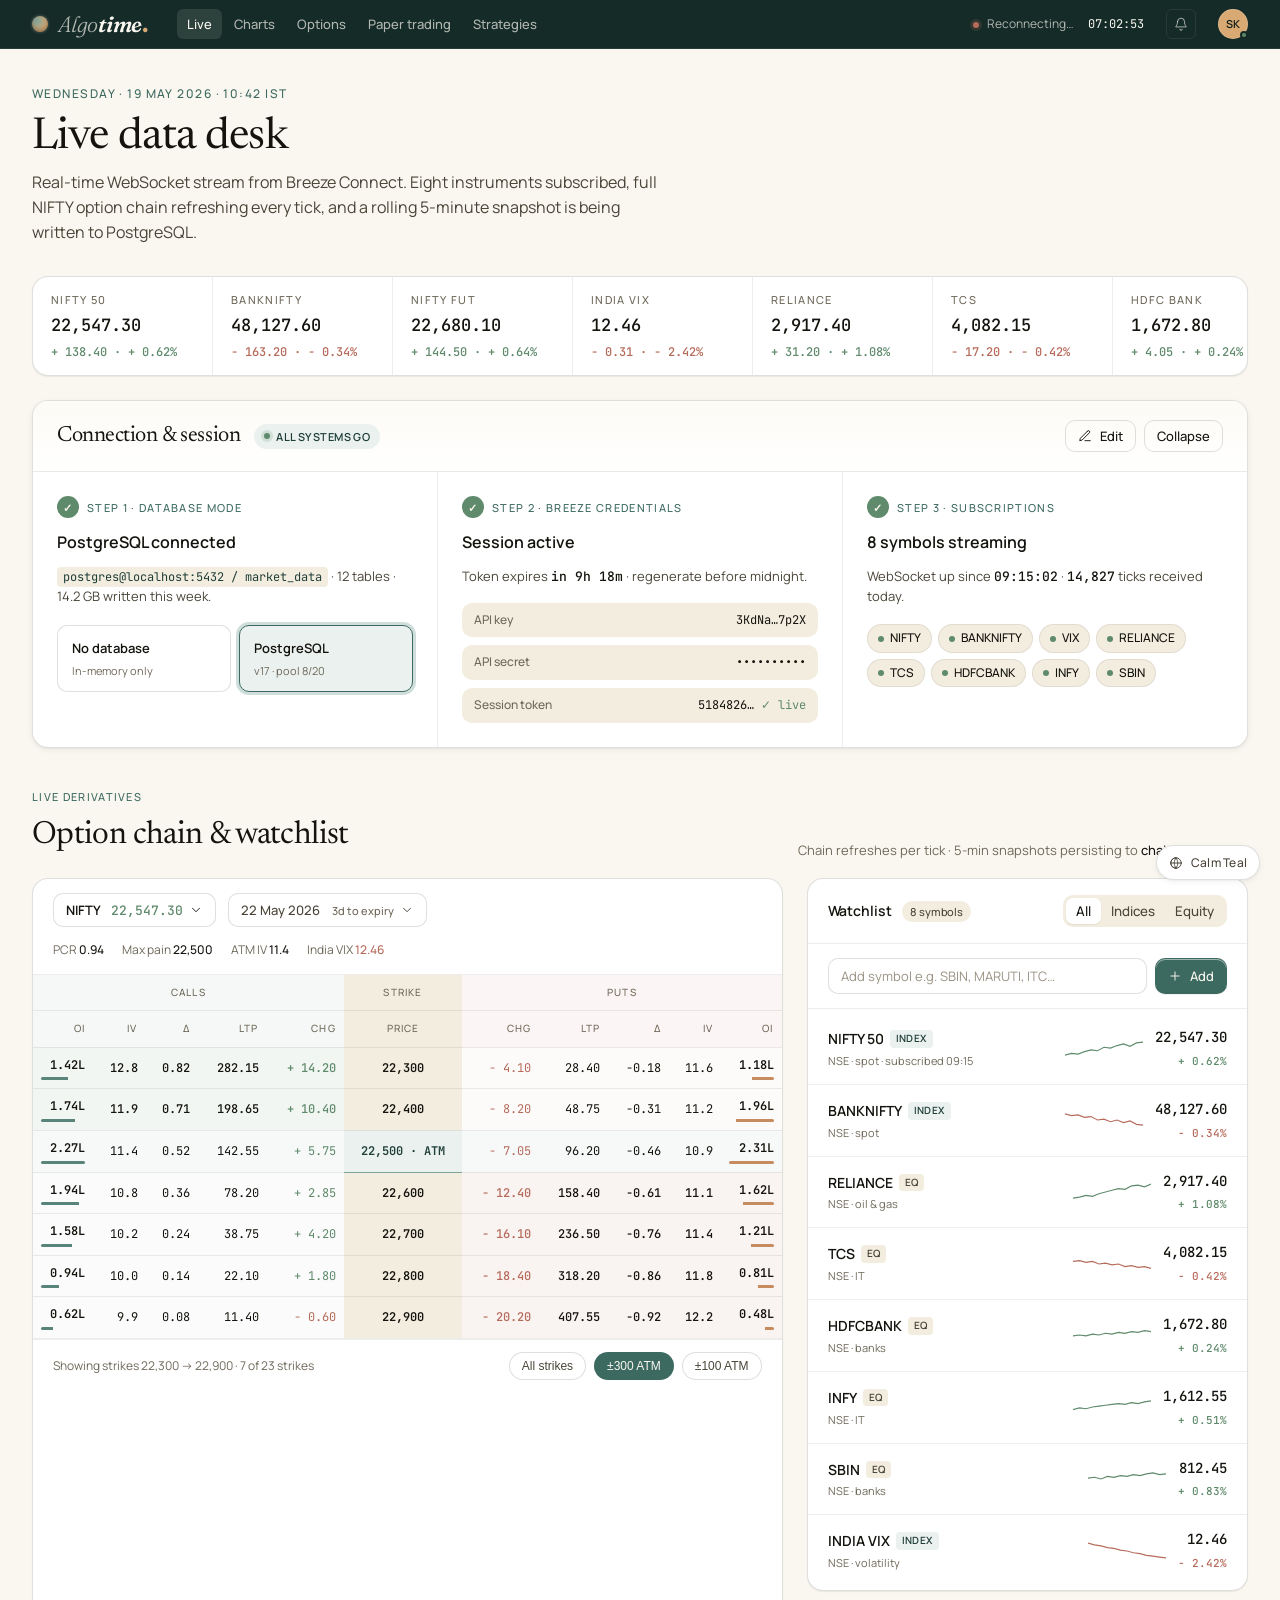
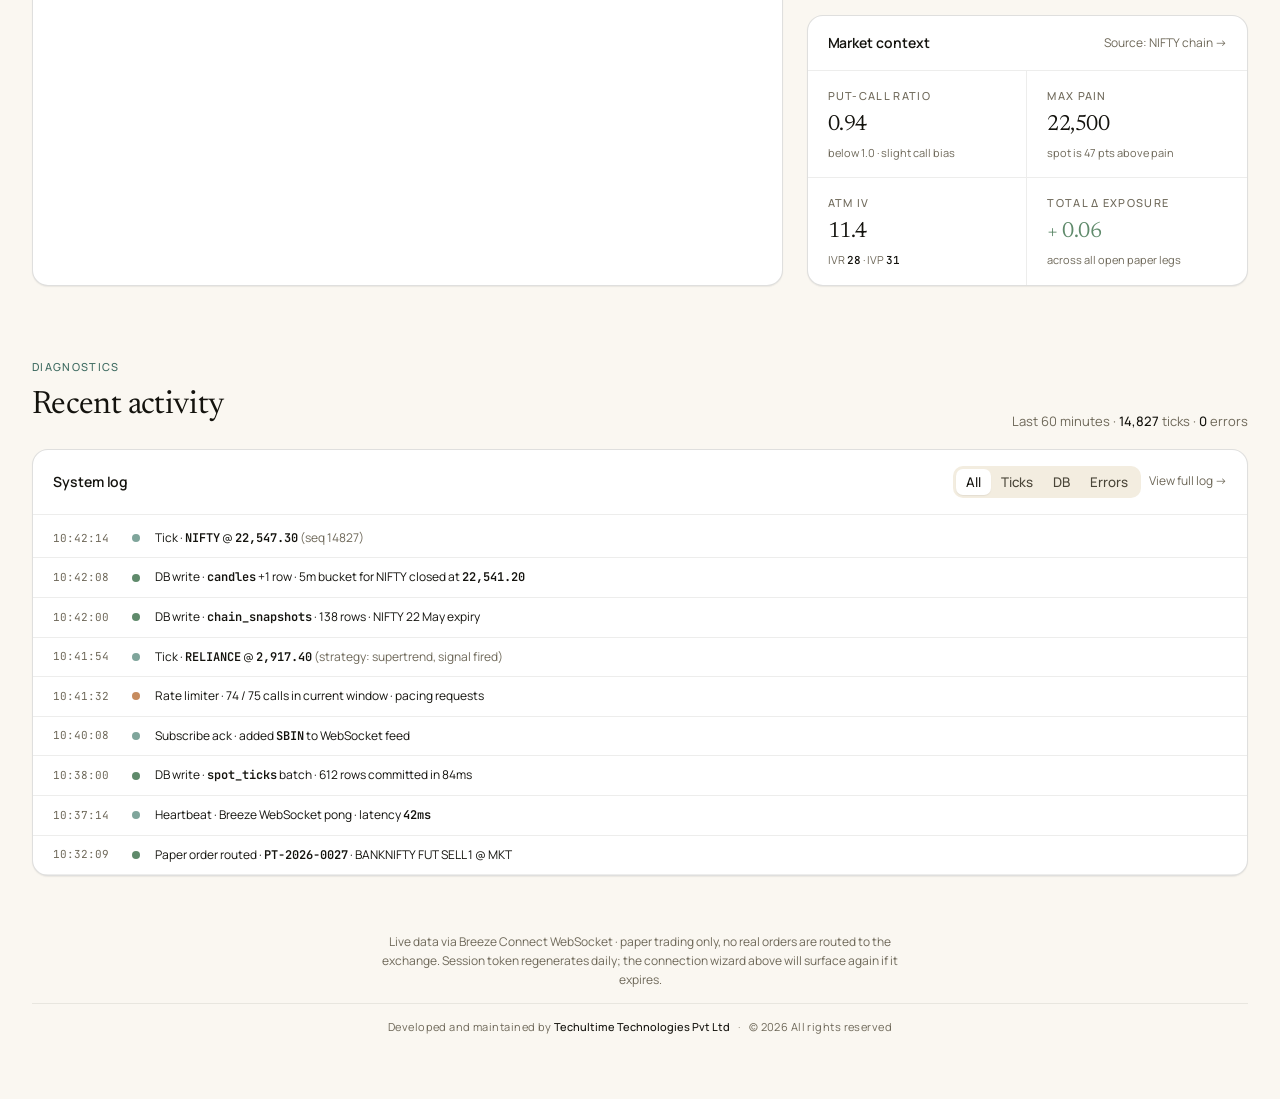
==== static/index.html @ 889d7e60 "Add real-time VWAP Reversal + ORB signal notifications New read-only `signals/` package that detects" ====
<!doctype html>
<html lang="en">
<head>
<meta charset="utf-8" />
<title>Live · Algotime</title>
<link rel="stylesheet" href="/static/colors_and_type.css" />
<link rel="stylesheet" href="/static/app-shell.css" />
<style>
  /* ============================================================
     Page-specific styles
     ============================================================ */

  /* ── LTP ticker strip ────────────────────────────────────── */
  .ticker-strip {
    margin: 24px 0 8px;
    background: var(--bg-surface);
    border: 1px solid var(--border-2);
    border-radius: var(--r-lg);
    box-shadow: var(--shadow-1);
    overflow: hidden;
  }
  .ticker-rail {
    display: grid;
    grid-auto-flow: column;
    grid-auto-columns: minmax(180px, 1fr);
  }
  .ticker-cell {
    padding: 14px 18px;
    border-right: 1px solid var(--border-1);
    display: flex; flex-direction: column; gap: 4px;
  }
  .ticker-cell:last-child { border-right: 0; }
  .ticker-cell .name {
    font-size: 11px; letter-spacing: var(--tr-wider);
    text-transform: uppercase; color: var(--fg-3);
    font-weight: 500;
  }
  .ticker-cell .ltp {
    font-family: var(--font-mono);
    font-size: 17px; font-weight: 500; color: var(--fg-1);
    transition: color var(--dur-base) var(--ease-out);
  }
  .ticker-cell .chg {
    font-family: var(--font-mono);
    font-size: 12px; font-weight: 500;
  }
  .ticker-cell .chg.pos { color: var(--tu-success); }
  .ticker-cell .chg.neg { color: var(--tu-danger); }

  /* ── Wizard / setup card ─────────────────────────────────── */
  .wizard {
    background: var(--bg-surface);
    border: 1px solid var(--border-2);
    border-radius: var(--r-lg);
    box-shadow: var(--shadow-2);
    overflow: hidden;
    margin-top: 24px;
  }
  .wizard-head {
    padding: 18px 24px;
    display: flex; align-items: center; justify-content: space-between;
    background: linear-gradient(180deg, #FDFBF6, var(--bg-surface));
    border-bottom: 1px solid var(--border-1);
  }
  .wizard-head .left {
    display: flex; align-items: center; gap: 14px;
  }
  .wizard-head h3 {
    margin: 0; font-family: var(--font-display); font-weight: 400;
    font-size: 22px; letter-spacing: -0.02em; color: var(--fg-1);
  }
  .wizard-head .pill-ok {
    display: inline-flex; align-items: center; gap: 6px;
    font-size: 11px; font-weight: 600; letter-spacing: 0.04em;
    text-transform: uppercase;
    background: var(--tu-teal-50);
    color: var(--tu-teal-700);
    padding: 4px 10px; border-radius: var(--r-pill);
  }
  .wizard-head .pill-ok::before {
    content: ""; width: 6px; height: 6px; border-radius: 999px;
    background: var(--tu-success);
    box-shadow: 0 0 0 3px rgba(95,138,107,0.18);
  }
  .wizard-body {
    display: grid;
    grid-template-columns: repeat(3, 1fr);
    gap: 1px;
    background: var(--border-1);
  }
  .step {
    background: var(--bg-surface);
    padding: 24px;
    display: flex; flex-direction: column; gap: 12px;
  }
  .step .step-num {
    display: inline-flex; align-items: center; gap: 8px;
    font-size: 11px; letter-spacing: var(--tr-wider);
    text-transform: uppercase; color: var(--tu-teal-500); font-weight: 500;
  }
  .step .step-num .n {
    width: 22px; height: 22px;
    background: var(--tu-teal-500); color: var(--fg-on-brand);
    border-radius: 999px;
    display: inline-flex; align-items: center; justify-content: center;
    font-size: 11px; font-weight: 600;
    font-family: var(--font-sans);
  }
  .step .step-num .n.done {
    background: var(--tu-success);
  }
  .step h4 {
    margin: 0; font-size: 16px; font-weight: 600; color: var(--fg-1);
  }
  .step p { margin: 0; font-size: 13px; color: var(--fg-2); line-height: 1.5; }
  .mode-choice {
    display: grid; grid-template-columns: 1fr 1fr; gap: 8px;
    margin-top: 6px;
  }
  .mode-card {
    border: 1px solid var(--border-2);
    border-radius: var(--r-md);
    padding: 12px 14px;
    cursor: pointer;
    background: var(--bg-surface);
    display: flex; flex-direction: column; gap: 4px;
    transition: all var(--dur-base) var(--ease-out);
  }
  .mode-card.on {
    border-color: var(--tu-teal-500);
    background: var(--tu-teal-50);
    box-shadow: 0 0 0 3px var(--tu-teal-100);
  }
  .mode-card .t { font-weight: 600; font-size: 13px; color: var(--fg-1); }
  .mode-card .s { font-size: 11px; color: var(--fg-3); }
  .creds-mini {
    display: grid; gap: 8px; margin-top: 4px;
  }
  .cred-row {
    display: flex; align-items: center; justify-content: space-between;
    padding: 8px 12px; background: var(--bg-sunken);
    border-radius: var(--r-md); font-size: 12px;
  }
  .cred-row .k { color: var(--fg-3); font-weight: 500; }
  .cred-row .v { font-family: var(--font-mono); color: var(--fg-1); }
  .sub-chips {
    display: flex; flex-wrap: wrap; gap: 6px; margin-top: 6px;
  }
  .sub-chip {
    background: var(--bg-sunken);
    border: 1px solid var(--border-1);
    color: var(--fg-1);
    font-size: 12px; font-weight: 500;
    padding: 4px 10px; border-radius: var(--r-pill);
    display: inline-flex; align-items: center; gap: 6px;
  }
  .sub-chip .dot { width: 6px; height: 6px; border-radius: 999px; background: var(--tu-success); }

  /* ── Two-col grid ────────────────────────────────────────── */
  .row {
    display: grid;
    grid-template-columns: 1.7fr 1fr;
    gap: var(--col-gap);
    margin-bottom: var(--row-gap);
  }

  /* ── Option chain table ──────────────────────────────────── */
  .chain-head {
    display: flex; align-items: center; justify-content: space-between;
    padding: 14px 20px; gap: 14px; flex-wrap: wrap;
    border-bottom: 1px solid var(--border-1);
  }
  .chain-head .lhs {
    display: flex; align-items: center; gap: 12px;
  }
  .chain-head .symsel,
  .chain-head .expsel {
    font-family: var(--font-sans);
    font-size: 13px; font-weight: 600;
    padding: 7px 12px;
    background: var(--bg-surface);
    border: 1px solid var(--border-2);
    border-radius: var(--r-md);
    color: var(--fg-1);
    cursor: pointer;
    display: inline-flex; align-items: center; gap: 6px;
  }
  .chain-head .symsel .spot {
    font-family: var(--font-mono); font-weight: 500;
    color: var(--tu-success); margin-left: 4px;
  }
  .chain-head .expsel { color: var(--fg-2); font-weight: 500; }
  .chain-meta {
    font-size: 12px; color: var(--fg-3);
    display: flex; gap: 18px;
  }
  .chain-meta b { color: var(--fg-1); font-weight: 500; }
  .chain-meta .v-up { color: var(--tu-success); }
  .chain-meta .v-dn { color: var(--tu-danger); }

  .chain-table { width: 100%; border-collapse: collapse; font-size: 13px; }
  .chain-table thead th {
    text-align: right;
    font-size: 10px; letter-spacing: var(--tr-wider);
    text-transform: uppercase; color: var(--fg-3);
    font-weight: 500;
    padding: 10px 8px;
    background: #FDFBF6;
    border-bottom: 1px solid var(--border-1);
    white-space: nowrap;
  }
  .chain-table thead .grp-call { background: rgba(95,138,107,0.06); }
  .chain-table thead .grp-put  { background: rgba(182,106,90,0.06); }
  .chain-table thead .strike { text-align: center; background: var(--bg-sunken); }
  .chain-table tbody td {
    padding: 8px 8px;
    border-bottom: 1px solid var(--border-1);
    text-align: right;
    font-family: var(--font-mono);
    font-size: 12px;
    color: var(--fg-1);
  }
  .chain-table tbody td.cell-call { background: rgba(95,138,107,0.03); }
  .chain-table tbody td.cell-put  { background: rgba(182,106,90,0.03); }
  .chain-table tbody td.strike {
    text-align: center;
    background: var(--bg-sunken);
    font-weight: 600;
    color: var(--fg-1);
  }
  .chain-table tbody tr.atm td.strike {
    background: var(--tu-teal-50);
    color: var(--tu-teal-700);
    border-top: 1px solid var(--tu-teal-300);
    border-bottom: 1px solid var(--tu-teal-300);
  }
  .chain-table tbody tr.atm td {
    background: rgba(63,106,96,0.04);
  }
  .chain-table tbody td.itm { font-weight: 500; }
  .chain-table tbody td.itm.cell-call { background: rgba(95,138,107,0.08); }
  .chain-table tbody td.itm.cell-put  { background: rgba(182,106,90,0.08); }
  .chain-table td .pos { color: var(--tu-success); }
  .chain-table td .neg { color: var(--tu-danger); }
  .chain-table td.oi { color: var(--fg-1); }
  .chain-table td.oi b { font-weight: 600; }

  /* OI bars (visual heatmap of OI) */
  .oi-bar {
    display: block; height: 3px; margin-top: 3px;
    border-radius: 2px;
    background: linear-gradient(90deg, var(--tu-teal-400) var(--w, 0%), transparent var(--w, 0%));
    transform: var(--dir, none);
  }
  .oi-bar.right {
    background: linear-gradient(270deg, var(--tu-amber-400) var(--w, 0%), transparent var(--w, 0%));
  }

  /* ── Watchlist (right panel) ─────────────────────────────── */
  .watch-list { padding: 4px 0; }
  .watch-tile {
    display: grid;
    grid-template-columns: 1fr auto;
    align-items: center;
    padding: 14px 20px;
    gap: 12px;
    border-bottom: 1px solid var(--border-1);
    cursor: pointer;
    transition: background var(--dur-base) var(--ease-out);
  }
  .watch-tile:hover { background: #FDFBF6; }
  .watch-tile:last-child { border-bottom: 0; }
  .watch-tile .sym {
    display: flex; flex-direction: column; gap: 2px;
  }
  .watch-tile .sym .ticker {
    font-weight: 600; color: var(--fg-1); font-size: 14px;
    display: flex; align-items: center; gap: 6px;
  }
  .watch-tile .sym .meta {
    font-size: 11px; color: var(--fg-3);
  }
  .watch-tile .right-col {
    display: flex; flex-direction: column; gap: 4px;
    align-items: flex-end;
  }
  .watch-tile .ltp {
    font-family: var(--font-mono);
    font-size: 14px; font-weight: 500; color: var(--fg-1);
  }
  .watch-tile .chg {
    font-family: var(--font-mono);
    font-size: 11px; font-weight: 500;
  }
  .watch-tile .chg.pos { color: var(--tu-success); }
  .watch-tile .chg.neg { color: var(--tu-danger); }
  .watch-tile .spark { width: 78px; height: 26px; }
  .watch-mid {
    display: flex; align-items: center; gap: 12px;
  }
  .tag-index {
    background: var(--tu-teal-50);
    color: var(--tu-teal-700);
    font-size: 10px; font-weight: 600;
    padding: 1px 6px; border-radius: var(--r-xs);
    letter-spacing: 0.04em;
  }
  .tag-eq {
    background: var(--bg-sunken);
    color: var(--fg-2);
    font-size: 10px; font-weight: 600;
    padding: 1px 6px; border-radius: var(--r-xs);
    letter-spacing: 0.04em;
  }
  .add-row {
    display: flex; gap: 8px; padding: 14px 20px;
    border-bottom: 1px solid var(--border-1);
  }
  .add-row input {
    flex: 1;
    padding: 8px 12px;
    background: var(--bg-surface);
    border: 1px solid var(--border-2);
    border-radius: var(--r-md);
    font-family: var(--font-sans);
    font-size: 13px;
    color: var(--fg-1);
    outline: none;
  }
  .add-row input::placeholder { color: var(--fg-4); }
  .add-row input:focus { border-color: var(--tu-teal-400); box-shadow: 0 0 0 3px var(--tu-teal-100); }

  /* ── PCR + IV summary panel ───────────────────────────── */
  .stats-grid {
    display: grid; grid-template-columns: repeat(2, 1fr);
    gap: 0;
    padding: 0;
  }
  .stat {
    padding: 16px 20px;
    border-right: 1px solid var(--border-1);
    border-bottom: 1px solid var(--border-1);
  }
  .stat:nth-child(2n) { border-right: 0; }
  .stat:nth-last-child(-n+2) { border-bottom: 0; }
  .stat .l {
    font-size: 11px; letter-spacing: var(--tr-wider);
    text-transform: uppercase; color: var(--fg-3); font-weight: 500;
  }
  .stat .v {
    font-family: var(--font-display);
    font-size: 22px; font-weight: 400; color: var(--fg-1);
    letter-spacing: -0.02em; margin-top: 4px;
  }
  .stat .s { font-size: 11px; color: var(--fg-3); margin-top: 2px; }

  /* ── Activity log ─────────────────────────────────────── */
  .log-list { padding: 4px 0; max-height: 360px; overflow: auto; }
  .log-row {
    display: grid;
    grid-template-columns: 64px 14px 1fr;
    gap: 12px;
    padding: 10px 20px;
    border-bottom: 1px solid var(--border-1);
    align-items: center;
    font-size: 12px;
  }
  .log-row:last-child { border-bottom: 0; }
  .log-row .t {
    font-family: var(--font-mono);
    font-size: 11px; color: var(--fg-3);
  }
  .log-row .marker {
    width: 8px; height: 8px; border-radius: 999px;
    background: var(--tu-teal-300);
    justify-self: center;
  }
  .log-row .marker.ok   { background: var(--tu-success); }
  .log-row .marker.warn { background: var(--tu-warning); }
  .log-row .marker.err  { background: var(--tu-danger); }
  .log-row .msg { color: var(--fg-1); }
  .log-row .msg b { font-family: var(--font-mono); font-weight: 600; }
  .log-row .msg .muted { color: var(--fg-3); }

  /* responsive */
  @media (max-width: 1100px) {
    .row { grid-template-columns: 1fr; }
    .wizard-body { grid-template-columns: 1fr; }
    .ticker-rail { grid-auto-columns: minmax(140px, 1fr); }
  }
  /* ── LTP value flash on tick ─────────────────────────────── */
  @keyframes ltp-flash {
    0%   { color: var(--tu-success); }
    100% { color: inherit; }
  }
  @keyframes ltp-flash-dn {
    0%   { color: var(--tu-danger); }
    100% { color: inherit; }
  }
  .ltp-up { animation: ltp-flash    0.6s ease-out forwards; }
  .ltp-dn { animation: ltp-flash-dn 0.6s ease-out forwards; }

  /* ── DB-only mode banner ──────────────────────────────────── */
  .db-only-banner { display: none; background: #FFF8E1; border-bottom: 1px solid #FFD54F; padding: 8px 0; }
  .db-only-banner .inner { display: flex; align-items: center; gap: 10px; font-size: 13px; }
  .db-only-banner .msg { color: #E65100; font-weight: 500; }
  .db-only-banner a { margin-left: auto; font-size: 12px; color: #F57F17; text-decoration: underline; }
</style>
</head>
<body class="tu">

<!-- App bar -->
<header class="appbar">
  <div class="wrap-wide appbar-inner">
    <div class="brand">
      <span class="brand-orb" aria-hidden="true"></span>
      <span class="brand-wordmark"><span class="light">Algo</span><span class="bold">time</span></span>
    </div>
    <nav class="nav" aria-label="Primary">
      <a href="/" class="active">Live</a>
      <a href="/charts">Charts</a>
      <a href="/options">Options</a>
      <a href="/paper">Paper trading</a>
      <a href="/strategies">Strategies</a>
    </nav>
    <div class="spacer"></div>
    <div class="session">
      <span id="conn-label"><span class="live-dot off" id="live-dot" style="display:inline-block;margin-right:8px;"></span><span id="conn-text">Connecting…</span></span>
      <span class="session-time" id="clock">--:--:--</span>
    </div>
    <button class="btn-square" aria-label="Notifications" title="Alerts">
      <svg class="ic" viewBox="0 0 24 24"><path d="M6 8a6 6 0 1 1 12 0c0 7 3 7 3 9H3c0-2 3-2 3-9zM10 21a2 2 0 0 0 4 0"/></svg>
    </button>
    <a class="profile-btn" href="/profile" aria-label="My profile" title="My profile">SK</a>
  </div>
</header>

<div class="db-only-banner" id="db-only-banner">
  <div class="wrap-wide inner">
    <svg width="16" height="16" viewBox="0 0 16 16" fill="none"><path d="M8 1.5L14.5 13.5H1.5Z" stroke="#F57F17" stroke-width="1.5" stroke-linejoin="round"/><line x1="8" y1="6" x2="8" y2="9.5" stroke="#F57F17" stroke-width="1.5" stroke-linecap="round"/><circle cx="8" cy="11.5" r="0.75" fill="#F57F17"/></svg>
    <span class="msg">Broker not connected — showing stored data from database</span>
    <a href="/profile">Configure broker →</a>
  </div>
</div>

<div class="wrap-wide">

  <!-- Page intro -->
  <section class="page-intro">
    <div class="eyebrow">Wednesday · 19 May 2026 · 10:42 IST</div>
    <h1>Live data desk</h1>
    <p>Real-time WebSocket stream from Breeze Connect. Eight instruments subscribed, full NIFTY option chain refreshing every tick, and a rolling 5-minute snapshot is being written to PostgreSQL.</p>
  </section>

  <!-- LTP ticker strip -->
  <section class="ticker-strip" aria-label="Last traded prices">
    <div class="ticker-rail">
      <div class="ticker-cell" data-tick="22547.30" data-vol="6">
        <span class="name">Nifty 50</span>
        <span class="ltp">22,547.30</span>
        <span class="chg pos">+ 138.40 · + 0.62%</span>
      </div>
      <div class="ticker-cell" data-tick="48127.60" data-vol="14">
        <span class="name">BankNifty</span>
        <span class="ltp">48,127.60</span>
        <span class="chg neg">− 163.20 · − 0.34%</span>
      </div>
      <div class="ticker-cell" data-tick="22680.10" data-vol="6">
        <span class="name">Nifty Fut</span>
        <span class="ltp">22,680.10</span>
        <span class="chg pos">+ 144.50 · + 0.64%</span>
      </div>
      <div class="ticker-cell" data-tick="12.46" data-vol="0.05">
        <span class="name">India VIX</span>
        <span class="ltp">12.46</span>
        <span class="chg neg">− 0.31 · − 2.42%</span>
      </div>
      <div class="ticker-cell" data-tick="2917.40" data-vol="1.4">
        <span class="name">Reliance</span>
        <span class="ltp">2,917.40</span>
        <span class="chg pos">+ 31.20 · + 1.08%</span>
      </div>
      <div class="ticker-cell" data-tick="4082.15" data-vol="1.7">
        <span class="name">TCS</span>
        <span class="ltp">4,082.15</span>
        <span class="chg neg">− 17.20 · − 0.42%</span>
      </div>
      <div class="ticker-cell" data-tick="1672.80" data-vol="0.8">
        <span class="name">HDFC Bank</span>
        <span class="ltp">1,672.80</span>
        <span class="chg pos">+ 4.05 · + 0.24%</span>
      </div>
      <div class="ticker-cell" data-tick="1612.55" data-vol="0.7">
        <span class="name">Infosys</span>
        <span class="ltp">1,612.55</span>
        <span class="chg pos">+ 8.20 · + 0.51%</span>
      </div>
    </div>
  </section>

  <!-- Wizard / setup card -->
  <section class="wizard" aria-label="Connection wizard">
    <div class="wizard-head">
      <div class="left">
        <h3>Connection &amp; session</h3>
        <span class="pill-ok">All systems go</span>
      </div>
      <div class="card-actions">
        <button class="btn btn-ghost btn-sm">
          <svg class="ic" viewBox="0 0 24 24"><path d="M12 20h9M16.5 3.5a2.121 2.121 0 1 1 3 3L7 19l-4 1 1-4L16.5 3.5z"/></svg>
          Edit
        </button>
        <button class="btn btn-ghost btn-sm">Collapse</button>
      </div>
    </div>
    <div class="wizard-body">

      <!-- Step 1 — Database -->
      <div class="step">
        <span class="step-num"><span class="n done">✓</span>Step 1 · Database mode</span>
        <h4>PostgreSQL connected</h4>
        <p><code class="tu">postgres@localhost:5432 / market_data</code> · 12 tables · 14.2 GB written this week.</p>
        <div class="mode-choice">
          <div class="mode-card"><span class="t">No database</span><span class="s">In-memory only</span></div>
          <div class="mode-card on"><span class="t">PostgreSQL</span><span class="s">v17 · pool 8/20</span></div>
        </div>
      </div>

      <!-- Step 2 — Breeze -->
      <div class="step">
        <span class="step-num"><span class="n done">✓</span>Step 2 · Breeze credentials</span>
        <h4>Session active</h4>
        <p>Token expires <b style="font-family:var(--font-mono);color:var(--fg-1);font-weight:500;">in 9h 18m</b> · regenerate before midnight.</p>
        <div class="creds-mini">
          <div class="cred-row"><span class="k">API key</span><span class="v">3KdNa…7p2X</span></div>
          <div class="cred-row"><span class="k">API secret</span><span class="v">••••••••••</span></div>
          <div class="cred-row"><span class="k">Session token</span><span class="v">5184826… <span style="color:var(--tu-success);">✓ live</span></span></div>
        </div>
      </div>

      <!-- Step 3 — Subscriptions -->
      <div class="step">
        <span class="step-num"><span class="n done">✓</span>Step 3 · Subscriptions</span>
        <h4>8 symbols streaming</h4>
        <p>WebSocket up since <b style="font-family:var(--font-mono);color:var(--fg-1);font-weight:500;">09:15:02</b> · <b style="font-family:var(--font-mono);color:var(--fg-1);font-weight:500;">14,827</b> ticks received today.</p>
        <div class="sub-chips">
          <span class="sub-chip"><span class="dot"></span>NIFTY</span>
          <span class="sub-chip"><span class="dot"></span>BANKNIFTY</span>
          <span class="sub-chip"><span class="dot"></span>VIX</span>
          <span class="sub-chip"><span class="dot"></span>RELIANCE</span>
          <span class="sub-chip"><span class="dot"></span>TCS</span>
          <span class="sub-chip"><span class="dot"></span>HDFCBANK</span>
          <span class="sub-chip"><span class="dot"></span>INFY</span>
          <span class="sub-chip"><span class="dot"></span>SBIN</span>
        </div>
      </div>

    </div>
  </section>

  <!-- ============================================================
       Main grid — option chain (left) + watchlist (right)
       ============================================================ -->
  <section class="section" id="chain">
    <div class="section-head">
      <div class="left">
        <div class="eyebrow">Live derivatives</div>
        <h2>Option chain &amp; watchlist</h2>
      </div>
      <div class="meta">
        Chain refreshes per tick · 5-min snapshots persisting to <b>chain_snapshots</b>
      </div>
    </div>

    <div class="row">

      <!-- Option chain card -->
      <div class="card">
        <div class="chain-head">
          <div class="lhs">
            <button class="symsel">
              <span>NIFTY</span>
              <span class="spot">22,547.30</span>
              <svg class="ic" viewBox="0 0 24 24"><path d="M6 9l6 6 6-6"/></svg>
            </button>
            <button class="expsel">
              <span>22 May 2026</span>
              <span style="font-size:11px;color:var(--fg-3);margin-left:6px;">3d to expiry</span>
              <svg class="ic" viewBox="0 0 24 24"><path d="M6 9l6 6 6-6"/></svg>
            </button>
          </div>
          <div class="chain-meta">
            <span>PCR <b>0.94</b></span>
            <span>Max pain <b>22,500</b></span>
            <span>ATM IV <b>11.4</b></span>
            <span>India VIX <b class="v-dn">12.46</b></span>
          </div>
        </div>

        <div style="overflow:auto; max-height: 520px;">
          <table class="chain-table">
            <thead>
              <tr>
                <th class="grp-call" colspan="5" style="text-align:center;">Calls</th>
                <th class="strike">Strike</th>
                <th class="grp-put" colspan="5" style="text-align:center;">Puts</th>
              </tr>
              <tr>
                <th class="grp-call">OI</th>
                <th class="grp-call">IV</th>
                <th class="grp-call">Δ</th>
                <th class="grp-call">LTP</th>
                <th class="grp-call">Chg</th>
                <th class="strike">Price</th>
                <th class="grp-put">Chg</th>
                <th class="grp-put">LTP</th>
                <th class="grp-put">Δ</th>
                <th class="grp-put">IV</th>
                <th class="grp-put">OI</th>
              </tr>
            </thead>
            <tbody>

              <!-- 22300 (ITM call, OTM put) -->
              <tr>
                <td class="cell-call itm oi"><b>1.42L</b><span class="oi-bar" style="--w:62%"></span></td>
                <td class="cell-call itm">12.8</td>
                <td class="cell-call itm">0.82</td>
                <td class="cell-call itm">282.15</td>
                <td class="cell-call itm"><span class="pos">+ 14.20</span></td>
                <td class="strike">22,300</td>
                <td class="cell-put"><span class="neg">− 4.10</span></td>
                <td class="cell-put">28.40</td>
                <td class="cell-put">−0.18</td>
                <td class="cell-put">11.6</td>
                <td class="cell-put oi"><b>1.18L</b><span class="oi-bar right" style="--w:48%"></span></td>
              </tr>

              <!-- 22400 -->
              <tr>
                <td class="cell-call itm oi"><b>1.74L</b><span class="oi-bar" style="--w:78%"></span></td>
                <td class="cell-call itm">11.9</td>
                <td class="cell-call itm">0.71</td>
                <td class="cell-call itm">198.65</td>
                <td class="cell-call itm"><span class="pos">+ 10.40</span></td>
                <td class="strike">22,400</td>
                <td class="cell-put"><span class="neg">− 8.20</span></td>
                <td class="cell-put">48.75</td>
                <td class="cell-put">−0.31</td>
                <td class="cell-put">11.2</td>
                <td class="cell-put oi"><b>1.96L</b><span class="oi-bar right" style="--w:84%"></span></td>
              </tr>

              <!-- 22500 — ATM -->
              <tr class="atm">
                <td class="cell-call oi"><b>2.27L</b><span class="oi-bar" style="--w:100%"></span></td>
                <td class="cell-call">11.4</td>
                <td class="cell-call">0.52</td>
                <td class="cell-call">142.55</td>
                <td class="cell-call"><span class="pos">+ 5.75</span></td>
                <td class="strike">22,500 · ATM</td>
                <td class="cell-put"><span class="neg">− 7.05</span></td>
                <td class="cell-put">96.20</td>
                <td class="cell-put">−0.46</td>
                <td class="cell-put">10.9</td>
                <td class="cell-put oi"><b>2.31L</b><span class="oi-bar right" style="--w:100%"></span></td>
              </tr>

              <!-- 22600 -->
              <tr>
                <td class="cell-call oi"><b>1.94L</b><span class="oi-bar" style="--w:86%"></span></td>
                <td class="cell-call">10.8</td>
                <td class="cell-call">0.36</td>
                <td class="cell-call">78.20</td>
                <td class="cell-call"><span class="pos">+ 2.85</span></td>
                <td class="strike">22,600</td>
                <td class="cell-put itm"><span class="neg">− 12.40</span></td>
                <td class="cell-put itm">158.40</td>
                <td class="cell-put itm">−0.61</td>
                <td class="cell-put itm">11.1</td>
                <td class="cell-put itm oi"><b>1.62L</b><span class="oi-bar right" style="--w:70%"></span></td>
              </tr>

              <!-- 22700 -->
              <tr>
                <td class="cell-call oi"><b>1.58L</b><span class="oi-bar" style="--w:70%"></span></td>
                <td class="cell-call">10.2</td>
                <td class="cell-call">0.24</td>
                <td class="cell-call">38.75</td>
                <td class="cell-call"><span class="pos">+ 4.20</span></td>
                <td class="strike">22,700</td>
                <td class="cell-put itm"><span class="neg">− 16.10</span></td>
                <td class="cell-put itm">236.50</td>
                <td class="cell-put itm">−0.76</td>
                <td class="cell-put itm">11.4</td>
                <td class="cell-put itm oi"><b>1.21L</b><span class="oi-bar right" style="--w:52%"></span></td>
              </tr>

              <!-- 22800 -->
              <tr>
                <td class="cell-call oi"><b>0.94L</b><span class="oi-bar" style="--w:42%"></span></td>
                <td class="cell-call">10.0</td>
                <td class="cell-call">0.14</td>
                <td class="cell-call">22.10</td>
                <td class="cell-call"><span class="pos">+ 1.80</span></td>
                <td class="strike">22,800</td>
                <td class="cell-put itm"><span class="neg">− 18.40</span></td>
                <td class="cell-put itm">318.20</td>
                <td class="cell-put itm">−0.86</td>
                <td class="cell-put itm">11.8</td>
                <td class="cell-put itm oi"><b>0.81L</b><span class="oi-bar right" style="--w:35%"></span></td>
              </tr>

              <!-- 22900 -->
              <tr>
                <td class="cell-call oi"><b>0.62L</b><span class="oi-bar" style="--w:28%"></span></td>
                <td class="cell-call">9.9</td>
                <td class="cell-call">0.08</td>
                <td class="cell-call">11.40</td>
                <td class="cell-call"><span class="neg">− 0.60</span></td>
                <td class="strike">22,900</td>
                <td class="cell-put itm"><span class="neg">− 20.20</span></td>
                <td class="cell-put itm">407.55</td>
                <td class="cell-put itm">−0.92</td>
                <td class="cell-put itm">12.2</td>
                <td class="cell-put itm oi"><b>0.48L</b><span class="oi-bar right" style="--w:21%"></span></td>
              </tr>

            </tbody>
          </table>
        </div>

        <div style="padding: 12px 20px; border-top: 1px solid var(--border-1); display:flex; justify-content:space-between; align-items:center;">
          <span style="font-size: 12px; color: var(--fg-3);">Showing strikes 22,300 → 22,900 · 7 of 23 strikes</span>
          <div style="display:flex; gap: 8px;">
            <button class="chip">All strikes</button>
            <button class="chip on">±300 ATM</button>
            <button class="chip">±100 ATM</button>
          </div>
        </div>
      </div>

      <!-- Watchlist column -->
      <div style="display:flex; flex-direction: column; gap: 24px;">

        <!-- Watchlist card -->
        <div class="card">
          <div class="card-head">
            <div class="card-title">
              Watchlist
              <span class="count">8 symbols</span>
            </div>
            <div class="card-actions">
              <div class="seg">
                <button class="on">All</button>
                <button>Indices</button>
                <button>Equity</button>
              </div>
            </div>
          </div>
          <div class="add-row">
            <input type="text" placeholder="Add symbol e.g. SBIN, MARUTI, ITC…" />
            <button class="btn btn-primary btn-sm">
              <svg class="ic" viewBox="0 0 24 24"><path d="M12 5v14M5 12h14"/></svg>
              Add
            </button>
          </div>
          <div class="watch-list">

            <div class="watch-tile">
              <div class="sym">
                <span class="ticker">NIFTY 50 <span class="tag-index">INDEX</span></span>
                <span class="meta">NSE · spot · subscribed 09:15</span>
              </div>
              <div class="watch-mid">
                <svg class="spark" viewBox="0 0 120 30" preserveAspectRatio="none">
                  <polyline points="0,22 10,20 20,21 30,18 40,16 50,17 60,13 70,14 80,11 90,9 100,12 110,8 120,7"
                    fill="none" stroke="var(--tu-success)" stroke-width="1.4"/>
                </svg>
                <div class="right-col">
                  <span class="ltp">22,547.30</span>
                  <span class="chg pos">+ 0.62%</span>
                </div>
              </div>
            </div>

            <div class="watch-tile">
              <div class="sym">
                <span class="ticker">BANKNIFTY <span class="tag-index">INDEX</span></span>
                <span class="meta">NSE · spot</span>
              </div>
              <div class="watch-mid">
                <svg class="spark" viewBox="0 0 120 30" preserveAspectRatio="none">
                  <polyline points="0,8 10,10 20,9 30,12 40,11 50,15 60,14 70,17 80,15 90,18 100,16 110,20 120,21"
                    fill="none" stroke="var(--tu-danger)" stroke-width="1.4"/>
                </svg>
                <div class="right-col">
                  <span class="ltp">48,127.60</span>
                  <span class="chg neg">− 0.34%</span>
                </div>
              </div>
            </div>

            <div class="watch-tile">
              <div class="sym">
                <span class="ticker">RELIANCE <span class="tag-eq">EQ</span></span>
                <span class="meta">NSE · oil &amp; gas</span>
              </div>
              <div class="watch-mid">
                <svg class="spark" viewBox="0 0 120 30" preserveAspectRatio="none">
                  <polyline points="0,22 10,21 20,19 30,20 40,17 50,15 60,13 70,11 80,12 90,8 100,7 110,9 120,6"
                    fill="none" stroke="var(--tu-success)" stroke-width="1.4"/>
                </svg>
                <div class="right-col">
                  <span class="ltp">2,917.40</span>
                  <span class="chg pos">+ 1.08%</span>
                </div>
              </div>
            </div>

            <div class="watch-tile">
              <div class="sym">
                <span class="ticker">TCS <span class="tag-eq">EQ</span></span>
                <span class="meta">NSE · IT</span>
              </div>
              <div class="watch-mid">
                <svg class="spark" viewBox="0 0 120 30" preserveAspectRatio="none">
                  <polyline points="0,12 10,11 20,13 30,12 40,15 50,14 60,16 70,15 80,18 90,17 100,19 110,18 120,20"
                    fill="none" stroke="var(--tu-danger)" stroke-width="1.4"/>
                </svg>
                <div class="right-col">
                  <span class="ltp">4,082.15</span>
                  <span class="chg neg">− 0.42%</span>
                </div>
              </div>
            </div>

            <div class="watch-tile">
              <div class="sym">
                <span class="ticker">HDFCBANK <span class="tag-eq">EQ</span></span>
                <span class="meta">NSE · banks</span>
              </div>
              <div class="watch-mid">
                <svg class="spark" viewBox="0 0 120 30" preserveAspectRatio="none">
                  <polyline points="0,16 10,15 20,16 30,14 40,15 50,13 60,14 70,12 80,13 90,11 100,12 110,10 120,11"
                    fill="none" stroke="var(--tu-success)" stroke-width="1.4"/>
                </svg>
                <div class="right-col">
                  <span class="ltp">1,672.80</span>
                  <span class="chg pos">+ 0.24%</span>
                </div>
              </div>
            </div>

            <div class="watch-tile">
              <div class="sym">
                <span class="ticker">INFY <span class="tag-eq">EQ</span></span>
                <span class="meta">NSE · IT</span>
              </div>
              <div class="watch-mid">
                <svg class="spark" viewBox="0 0 120 30" preserveAspectRatio="none">
                  <polyline points="0,18 10,16 20,17 30,15 40,14 50,13 60,12 70,11 80,12 90,10 100,11 110,9 120,8"
                    fill="none" stroke="var(--tu-success)" stroke-width="1.4"/>
                </svg>
                <div class="right-col">
                  <span class="ltp">1,612.55</span>
                  <span class="chg pos">+ 0.51%</span>
                </div>
              </div>
            </div>

            <div class="watch-tile">
              <div class="sym">
                <span class="ticker">SBIN <span class="tag-eq">EQ</span></span>
                <span class="meta">NSE · banks</span>
              </div>
              <div class="watch-mid">
                <svg class="spark" viewBox="0 0 120 30" preserveAspectRatio="none">
                  <polyline points="0,14 10,13 20,15 30,12 40,13 50,11 60,12 70,10 80,11 90,9 100,8 110,10 120,9"
                    fill="none" stroke="var(--tu-success)" stroke-width="1.4"/>
                </svg>
                <div class="right-col">
                  <span class="ltp">812.45</span>
                  <span class="chg pos">+ 0.83%</span>
                </div>
              </div>
            </div>

            <div class="watch-tile">
              <div class="sym">
                <span class="ticker">INDIA VIX <span class="tag-index">INDEX</span></span>
                <span class="meta">NSE · volatility</span>
              </div>
              <div class="watch-mid">
                <svg class="spark" viewBox="0 0 120 30" preserveAspectRatio="none">
                  <polyline points="0,6 10,8 20,9 30,11 40,12 50,14 60,15 70,17 80,18 90,20 100,21 110,22 120,23"
                    fill="none" stroke="var(--tu-danger)" stroke-width="1.4"/>
                </svg>
                <div class="right-col">
                  <span class="ltp">12.46</span>
                  <span class="chg neg">− 2.42%</span>
                </div>
              </div>
            </div>

          </div>
        </div>

        <!-- Market context stats -->
        <div class="card">
          <div class="card-head">
            <div class="card-title">Market context</div>
            <div class="card-actions">
              <a href="#" class="filter-link">Source: NIFTY chain →</a>
            </div>
          </div>
          <div class="stats-grid">
            <div class="stat">
              <div class="l">Put-Call Ratio</div>
              <div class="v">0.94</div>
              <div class="s">below 1.0 · slight call bias</div>
            </div>
            <div class="stat">
              <div class="l">Max pain</div>
              <div class="v">22,500</div>
              <div class="s">spot is 47 pts above pain</div>
            </div>
            <div class="stat">
              <div class="l">ATM IV</div>
              <div class="v">11.4</div>
              <div class="s">IVR <b style="font-family:var(--font-mono);font-weight:500;color:var(--fg-1);">28</b> · IVP <b style="font-family:var(--font-mono);font-weight:500;color:var(--fg-1);">31</b></div>
            </div>
            <div class="stat">
              <div class="l">Total Δ exposure</div>
              <div class="v" style="color:var(--tu-success);">+ 0.06</div>
              <div class="s">across all open paper legs</div>
            </div>
          </div>
        </div>

      </div>
    </div>
  </section>

  <!-- ============================================================
       Activity log
       ============================================================ -->
  <section class="section">
    <div class="section-head">
      <div class="left">
        <div class="eyebrow">Diagnostics</div>
        <h2>Recent activity</h2>
      </div>
      <div class="meta">Last 60 minutes · <b>14,827</b> ticks · <b>0</b> errors</div>
    </div>

    <div class="card">
      <div class="card-head">
        <div class="card-title">System log</div>
        <div class="card-actions">
          <div class="seg">
            <button class="on">All</button>
            <button>Ticks</button>
            <button>DB</button>
            <button>Errors</button>
          </div>
          <a href="#" class="filter-link">View full log →</a>
        </div>
      </div>
      <div class="log-list">
        <div class="log-row"><span class="t">10:42:14</span><span class="marker"></span><span class="msg">Tick · <b>NIFTY</b> @ <b>22,547.30</b> <span class="muted">(seq 14827)</span></span></div>
        <div class="log-row"><span class="t">10:42:08</span><span class="marker ok"></span><span class="msg">DB write · <b>candles</b> +1 row · 5m bucket for NIFTY closed at <b>22,541.20</b></span></div>
        <div class="log-row"><span class="t">10:42:00</span><span class="marker ok"></span><span class="msg">DB write · <b>chain_snapshots</b> · 138 rows · NIFTY 22 May expiry</span></div>
        <div class="log-row"><span class="t">10:41:54</span><span class="marker"></span><span class="msg">Tick · <b>RELIANCE</b> @ <b>2,917.40</b> <span class="muted">(strategy: supertrend, signal fired)</span></span></div>
        <div class="log-row"><span class="t">10:41:32</span><span class="marker warn"></span><span class="msg">Rate limiter · 74 / 75 calls in current window · pacing requests</span></div>
        <div class="log-row"><span class="t">10:40:08</span><span class="marker"></span><span class="msg">Subscribe ack · added <b>SBIN</b> to WebSocket feed</span></div>
        <div class="log-row"><span class="t">10:38:00</span><span class="marker ok"></span><span class="msg">DB write · <b>spot_ticks</b> batch · 612 rows committed in 84ms</span></div>
        <div class="log-row"><span class="t">10:37:14</span><span class="marker"></span><span class="msg">Heartbeat · Breeze WebSocket pong · latency <b>42ms</b></span></div>
        <div class="log-row"><span class="t">10:32:09</span><span class="marker ok"></span><span class="msg">Paper order routed · <b>PT-2026-0027</b> · BANKNIFTY FUT SELL 1 @ MKT</span></div>
        <div class="log-row"><span class="t">10:24:58</span><span class="marker ok"></span><span class="msg">Paper order filled · <b>PT-2026-0026</b> · NIFTY FUT BUY 1 @ 22,521.10</span></div>
        <div class="log-row"><span class="t">09:48:11</span><span class="marker"></span><span class="msg">Strategy <b>supertrend · 5m</b> · early signal post open · half-sized per warmup rule</span></div>
        <div class="log-row"><span class="t">09:15:02</span><span class="marker ok"></span><span class="msg">Session start · Breeze WebSocket connected · 8 symbols subscribed in 312ms</span></div>
      </div>
    </div>
  </section>

  <footer>
    <div class="disc">
      Live data via Breeze Connect WebSocket · paper trading only, no real orders are routed to the exchange. Session token regenerates daily; the connection wizard above will surface again if it expires.
    </div>
    <div class="credit">
      Developed and maintained by <b>Techultime Technologies Pvt Ltd</b><span class="sep">·</span>&copy; 2026 All rights reserved
    </div>
  </footer>

</div>

<script>
(function () {
  // ── symbol maps ─────────────────────────────────────────────────────────────
  const TICKER_SYM = {
    'Nifty 50': 'NIFTY', 'BankNifty': 'BANKNIFTY', 'Nifty Fut': 'NIFTY_FUT',
    'India VIX': 'VIX', 'Reliance': 'RELIANCE', 'TCS': 'TCS',
    'HDFC Bank': 'HDFCBANK', 'Infosys': 'INFY'
  };
  const WATCH_SYM = {
    'NIFTY 50': 'NIFTY', 'BANKNIFTY': 'BANKNIFTY', 'RELIANCE': 'RELIANCE',
    'TCS': 'TCS', 'HDFCBANK': 'HDFCBANK', 'INFY': 'INFY',
    'SBIN': 'SBIN', 'INDIA VIX': 'VIX'
  };

  // ── DOM refs ─────────────────────────────────────────────────────────────────
  const liveDot   = document.getElementById('live-dot');
  const connText  = document.getElementById('conn-text');
  const clockEl   = document.getElementById('clock');

  // ── formatting ───────────────────────────────────────────────────────────────
  function fmt(n) {
    if (n == null) return '—';
    return n.toLocaleString('en-IN', { minimumFractionDigits: 2, maximumFractionDigits: 2 });
  }

  // ── connection state ─────────────────────────────────────────────────────────
  let brokerConnected = false;
  let ticksReceived   = 0;

  function setConnState(connected) {
    brokerConnected = connected;
    if (connected) {
      liveDot.classList.remove('off');
      connText.textContent = 'Breeze connected · NSE';
    } else {
      liveDot.classList.add('off');
      connText.textContent = 'Broker disconnected';
    }
  }

  // ── flash helper ─────────────────────────────────────────────────────────────
  function flash(el, dir) {
    el.classList.remove('ltp-up', 'ltp-dn');
    void el.offsetWidth;                         // force reflow to restart animation
    el.classList.add(dir > 0 ? 'ltp-up' : 'ltp-dn');
  }

  // ── LTP cache (prev values for direction) ────────────────────────────────────
  const prev = {};

  // ── update one symbol ────────────────────────────────────────────────────────
  function applySingle(sym, ltp) {
    const dir = prev[sym] != null ? Math.sign(ltp - prev[sym]) : 0;
    prev[sym] = ltp;

    // ticker strip
    document.querySelectorAll('.ticker-cell').forEach(cell => {
      const nameEl = cell.querySelector('.name');
      if (!nameEl) return;
      if (TICKER_SYM[nameEl.textContent.trim()] !== sym) return;
      const ltpEl = cell.querySelector('.ltp');
      if (ltpEl) {
        ltpEl.textContent = fmt(ltp);
        if (dir !== 0) flash(ltpEl, dir);
      }
      cell.dataset.tick = ltp;
    });

    // watchlist tiles
    document.querySelectorAll('.watch-tile').forEach(tile => {
      const tickerEl = tile.querySelector('.ticker');
      if (!tickerEl) return;
      const raw = (tickerEl.childNodes[0]?.textContent || '').trim().toUpperCase();
      if (WATCH_SYM[raw] !== sym) return;
      const ltpEl = tile.querySelector('.ltp');
      if (ltpEl) {
        ltpEl.textContent = fmt(ltp);
        if (dir !== 0) flash(ltpEl, dir);
      }
    });
  }

  // ── apply a full LTP dict (init / 1-second ltp broadcast) ───────────────────
  function applyLtp(ltpData) {
    Object.entries(ltpData).forEach(([sym, ltp]) => applySingle(sym, ltp));
  }

  // ── tick counter label ───────────────────────────────────────────────────────
  function bumpTick() {
    ticksReceived++;
    if (brokerConnected) {
      connText.textContent = `Breeze connected · NSE · ${ticksReceived} ticks`;
    }
  }

  // ── WebSocket ────────────────────────────────────────────────────────────────
  const proto = location.protocol === 'https:' ? 'wss' : 'ws';
  let   ws;

  function connect() {
    ws = new WebSocket(`${proto}://${location.host}/ws`);

    ws.onopen = function () {
      // dot animates; text set once init arrives
    };

    ws.onmessage = function (evt) {
      const msg = JSON.parse(evt.data);

      if (msg.type === 'init') {
        setConnState(msg.connected);
        if (msg.ltp) applyLtp(msg.ltp);
      }
      if (msg.type === 'status') {
        setConnState(msg.connected);
      }
      // 1-second full-cache snapshot
      if (msg.type === 'ltp' && msg.data) {
        applyLtp(msg.data);
      }
      // per-tick immediate update (new price message from backend)
      if (msg.type === 'price' && msg.symbol && msg.ltp != null) {
        applySingle(msg.symbol, msg.ltp);
        bumpTick();
      }
      // VWAP-Reversal / ORB signal alerts (read-only notifications)
      if (msg.type === 'signal') {
        const dir = (msg.direction || '').toUpperCase();
        showToast(msg.message || (msg.symbol + ' ' + msg.strategy + ' ' + dir),
                  dir === 'SHORT' ? 'short' : 'long');
      }
      // generic backend alerts (daily-loss, algo lifecycle, etc.)
      if (msg.type === 'alert' && msg.message) {
        showToast(msg.message, 'alert');
      }
    };

    ws.onclose = function () {
      liveDot.classList.add('off');
      connText.textContent = 'Reconnecting…';
      setTimeout(connect, 3000);   // auto-reconnect
    };

    ws.onerror = function () { ws.close(); };
  }

  connect();

  // ── signal / alert toasts ──────────────────────────────────────────────────
  let _toastHost = null;
  function showToast(text, kind) {
    if (!_toastHost) {
      _toastHost = document.createElement('div');
      _toastHost.style.cssText =
        'position:fixed;top:64px;right:16px;z-index:9999;display:flex;' +
        'flex-direction:column;gap:8px;max-width:380px;';
      document.body.appendChild(_toastHost);
    }
    const colors = {
      long:  '#16a34a', short: '#dc2626',
      alert: '#d97706', default: '#334155',
    };
    const el = document.createElement('div');
    el.style.cssText =
      'background:#0f172a;color:#e2e8f0;border-left:4px solid ' +
      (colors[kind] || colors.default) + ';border-radius:6px;padding:10px 14px;' +
      'font:13px/1.4 ui-monospace,monospace;box-shadow:0 4px 14px rgba(0,0,0,.35);' +
      'opacity:0;transition:opacity .2s;';
    el.textContent = text;
    _toastHost.appendChild(el);
    requestAnimationFrame(() => { el.style.opacity = '1'; });
    setTimeout(() => {
      el.style.opacity = '0';
      setTimeout(() => el.remove(), 250);
    }, 15000);
  }

  // keepalive ping every 20 s
  setInterval(() => { if (ws && ws.readyState === WebSocket.OPEN) ws.send('ping'); }, 20000);

  // ── clock ────────────────────────────────────────────────────────────────────
  function pad(n) { return String(n).padStart(2, '0'); }
  function clockTick() {
    const d = new Date();
    clockEl.textContent = pad(d.getHours()) + ':' + pad(d.getMinutes()) + ':' + pad(d.getSeconds());
  }
  clockTick();
  setInterval(clockTick, 1000);
})();
</script>

<div id="theme-picker-mount"></div>
<script src="/static/theme.js"></script>
</body>
</html>
---- static/colors_and_type.css ----
/* =========================================================
   TechUltime — Colors & Type
   Soothing, eye-comfortable palette. Warm neutrals + muted
   teal as a calm anchor. Designed for long sessions.
   ========================================================= */

@import url("https://fonts.googleapis.com/css2?family=Fraunces:ital,opsz,wght@0,9..144,300;0,9..144,500;0,9..144,600;1,9..144,300;1,9..144,500;1,9..144,600&family=Newsreader:ital,opsz,wght@0,6..72,300;0,6..72,400;0,6..72,500;0,6..72,600;1,6..72,400&family=Manrope:wght@300;400;500;600;700&family=JetBrains+Mono:wght@400;500&display=swap");

:root {
  /* ---- Brand: Calm Teal (primary) ---------------------- */
  --tu-teal-50:  #EAF1EF;
  --tu-teal-100: #CFDEDA;
  --tu-teal-200: #A8C2BC;
  --tu-teal-300: #7FA59B;
  --tu-teal-400: #588479;
  --tu-teal-500: #3D6A60;   /* primary */
  --tu-teal-600: #2E544C;
  --tu-teal-700: #1F3E38;
  --tu-teal-800: #152B27;
  --tu-teal-900: #0E1D1A;

  /* ---- Warm Sand (background system) ------------------- */
  --tu-sand-50:  #FAF7F1;   /* page bg, soft on eyes */
  --tu-sand-100: #F3EDE0;
  --tu-sand-200: #E8DCC4;
  --tu-sand-300: #D8C6A4;
  --tu-sand-400: #C0AC85;
  --tu-sand-500: #9C8865;

  /* ---- Warm Neutrals (text + ink) ---------------------- */
  --tu-ink-50:   #F5F2EC;
  --tu-ink-100:  #E6E1D7;
  --tu-ink-200:  #C7C0B2;
  --tu-ink-300:  #9A9384;
  --tu-ink-400:  #6E6859;
  --tu-ink-500:  #4A4538;
  --tu-ink-600:  #322F26;
  --tu-ink-700:  #211F18;
  --tu-ink-800:  #14130E;     /* near-black, warm */
  --tu-ink-900:  #0A0907;

  /* ---- Accent: Warm Amber (use sparingly) -------------- */
  --tu-amber-100: #F4E2C9;
  --tu-amber-200: #E8C79C;
  --tu-amber-300: #D8A972;
  --tu-amber-400: #C68B5E;   /* accent */
  --tu-amber-500: #A4683E;

  /* ---- Accent: Dusty Rose (subtle, for highlights) ----- */
  --tu-rose-200: #E8CFC8;
  --tu-rose-300: #D4ABA3;
  --tu-rose-400: #B88078;

  /* ---- Semantic ---------------------------------------- */
  --tu-success: #5F8A6B;
  --tu-warning: #C68B5E;
  --tu-danger:  #B66A5A;
  --tu-info:    #6B8AA3;

  /* ---- Foreground / Background semantic tokens --------- */
  --fg-1: var(--tu-ink-800);      /* primary text */
  --fg-2: var(--tu-ink-500);      /* secondary text */
  --fg-3: var(--tu-ink-400);      /* tertiary / captions */
  --fg-4: var(--tu-ink-300);      /* placeholder / disabled */
  --fg-on-brand: var(--tu-sand-50);
  --fg-on-dark:  var(--tu-sand-50);

  --bg-page:    var(--tu-sand-50);
  --bg-surface: #FFFFFF;
  --bg-sunken:  var(--tu-sand-100);
  --bg-muted:   var(--tu-ink-50);
  --bg-brand:   var(--tu-teal-500);
  --bg-dark:    var(--tu-teal-800);

  --border-1: rgba(33, 31, 24, 0.08);  /* hairline */
  --border-2: rgba(33, 31, 24, 0.14);  /* card */
  --border-3: rgba(33, 31, 24, 0.22);  /* input */
  --border-brand: var(--tu-teal-500);

  /* ---- Appbar (themeable across brand directions) ------ */
  --appbar-bg:        var(--tu-teal-800);
  --appbar-fg:        var(--tu-sand-50);
  --appbar-fg-2:      rgba(245, 242, 236, 0.7);
  --appbar-border:    rgba(255, 255, 255, 0.08);
  --appbar-active-bg: rgba(255, 255, 255, 0.10);
  --appbar-hover-bg:  rgba(255, 255, 255, 0.06);
  --appbar-accent:    var(--tu-amber-300);

  /* ---- Type families ----------------------------------- */
  --font-display: "Newsreader", "Iowan Old Style", Georgia, serif;
  --font-sans:    "Manrope", -apple-system, BlinkMacSystemFont, "Helvetica Neue", sans-serif;
  --font-mono:    "JetBrains Mono", ui-monospace, "SF Mono", Menlo, monospace;
  --font-brand:   "Fraunces", "Newsreader", Georgia, serif;

  /* ---- Type scale (modular, 1.250 ratio) --------------- */
  --fs-xs:   12px;
  --fs-sm:   14px;
  --fs-base: 16px;
  --fs-md:   18px;
  --fs-lg:   20px;
  --fs-xl:   24px;
  --fs-2xl:  30px;
  --fs-3xl:  38px;
  --fs-4xl:  48px;
  --fs-5xl:  62px;
  --fs-6xl:  78px;

  /* ---- Line heights ------------------------------------ */
  --lh-tight: 1.08;
  --lh-snug:  1.22;
  --lh-base:  1.55;
  --lh-loose: 1.72;

  /* ---- Tracking ---------------------------------------- */
  --tr-tight:  -0.025em;
  --tr-normal: 0;
  --tr-wide:   0.04em;
  --tr-wider:  0.12em;

  /* ---- Spacing scale (4-pt) ---------------------------- */
  --s-1: 4px;
  --s-2: 8px;
  --s-3: 12px;
  --s-4: 16px;
  --s-5: 20px;
  --s-6: 24px;
  --s-8: 32px;
  --s-10: 40px;
  --s-12: 48px;
  --s-16: 64px;
  --s-20: 80px;
  --s-24: 96px;
  --s-32: 128px;

  /* ---- Radii ------------------------------------------- */
  --r-xs: 4px;
  --r-sm: 6px;
  --r-md: 10px;
  --r-lg: 16px;
  --r-xl: 24px;
  --r-2xl: 32px;
  --r-pill: 999px;

  /* ---- Shadows (soft, warm-tinted) --------------------- */
  --shadow-1: 0 1px 2px rgba(33, 31, 24, 0.04), 0 1px 1px rgba(33, 31, 24, 0.03);
  --shadow-2: 0 2px 6px rgba(33, 31, 24, 0.06), 0 1px 2px rgba(33, 31, 24, 0.04);
  --shadow-3: 0 8px 24px rgba(33, 31, 24, 0.08), 0 2px 6px rgba(33, 31, 24, 0.05);
  --shadow-4: 0 24px 56px rgba(33, 31, 24, 0.12), 0 4px 12px rgba(33, 31, 24, 0.06);
  --shadow-inset: inset 0 1px 0 rgba(255, 255, 255, 0.5), inset 0 -1px 0 rgba(33, 31, 24, 0.04);

  /* ---- Motion ------------------------------------------ */
  --ease-out: cubic-bezier(0.22, 0.61, 0.36, 1);
  --ease-in-out: cubic-bezier(0.65, 0.05, 0.36, 1);
  --ease-spring: cubic-bezier(0.34, 1.56, 0.64, 1);
  --dur-fast: 120ms;
  --dur-base: 220ms;
  --dur-slow: 420ms;
}

/* =========================================================
   Semantic type styles
   ========================================================= */

.tu-body {
  font-family: var(--font-sans);
  font-size: var(--fs-base);
  line-height: var(--lh-base);
  color: var(--fg-1);
  font-weight: 400;
  letter-spacing: var(--tr-normal);
}

.tu-h1, h1.tu {
  font-family: var(--font-display);
  font-size: var(--fs-5xl);
  line-height: var(--lh-tight);
  letter-spacing: var(--tr-tight);
  font-weight: 400;
  color: var(--fg-1);
  text-wrap: balance;
}

.tu-h2, h2.tu {
  font-family: var(--font-display);
  font-size: var(--fs-3xl);
  line-height: var(--lh-snug);
  letter-spacing: var(--tr-tight);
  font-weight: 400;
  color: var(--fg-1);
  text-wrap: balance;
}

.tu-h3, h3.tu {
  font-family: var(--font-sans);
  font-size: var(--fs-xl);
  line-height: var(--lh-snug);
  font-weight: 600;
  letter-spacing: -0.005em;
  color: var(--fg-1);
}

.tu-h4, h4.tu {
  font-family: var(--font-sans);
  font-size: var(--fs-md);
  line-height: var(--lh-snug);
  font-weight: 600;
  color: var(--fg-1);
}

.tu-eyebrow {
  font-family: var(--font-sans);
  font-size: var(--fs-xs);
  font-weight: 500;
  letter-spacing: var(--tr-wider);
  text-transform: uppercase;
  color: var(--tu-teal-500);
}

.tu-lede {
  font-family: var(--font-display);
  font-size: var(--fs-xl);
  line-height: var(--lh-snug);
  font-weight: 300;
  font-style: italic;
  color: var(--fg-2);
  text-wrap: pretty;
}

.tu-p {
  font-family: var(--font-sans);
  font-size: var(--fs-base);
  line-height: var(--lh-base);
  color: var(--fg-1);
  text-wrap: pretty;
}

.tu-small {
  font-family: var(--font-sans);
  font-size: var(--fs-sm);
  line-height: var(--lh-base);
  color: var(--fg-2);
}

.tu-caption {
  font-family: var(--font-sans);
  font-size: var(--fs-xs);
  line-height: var(--lh-base);
  color: var(--fg-3);
  letter-spacing: var(--tr-wide);
}

.tu-code, code.tu {
  font-family: var(--font-mono);
  font-size: 0.92em;
  background: var(--bg-sunken);
  padding: 2px 6px;
  border-radius: var(--r-xs);
  color: var(--tu-teal-700);
}

/* =========================================================
   Base
   ========================================================= */

*, *::before, *::after { box-sizing: border-box; }

html { -webkit-font-smoothing: antialiased; -moz-osx-font-smoothing: grayscale; }

body.tu {
  margin: 0;
  background: var(--bg-page);
  color: var(--fg-1);
  font-family: var(--font-sans);
  font-size: var(--fs-base);
  line-height: var(--lh-base);
}

::selection { background: var(--tu-teal-200); color: var(--tu-teal-800); }

/* =========================================================
   Brand themes — swap brand color set + appbar + page bg.
   Toggle by setting body class: theme-olive | theme-tidal |
   theme-wheat | theme-cedar | theme-moss. No class = default
   Calm Teal.
   ========================================================= */

/* 1. Olive Grove — earthy, mediterranean */
body.theme-olive {
  --tu-teal-50:  #EDF1E0;
  --tu-teal-100: #D9E1C2;
  --tu-teal-200: #BFCC9F;
  --tu-teal-300: #A0B47B;
  --tu-teal-400: #849663;
  --tu-teal-500: #6B7F4E;
  --tu-teal-600: #5A6C40;
  --tu-teal-700: #475636;
  --tu-teal-800: #2A3D1C;
  --tu-teal-900: #1C2A14;
  --tu-amber-100: #F2DDD3;
  --tu-amber-400: #C97A5D;
  --tu-amber-500: #B85F45;
  --bg-page:    #F6F1E6;
  --bg-sunken:  #EFE7D6;
  --appbar-bg:  #2A3D1C;
  --appbar-accent: #C97A5D;
}

/* 2. Tidal Dusk — cool, oceanic */
body.theme-tidal {
  --tu-teal-50:  #DFE7EB;
  --tu-teal-100: #C6D2D8;
  --tu-teal-200: #A2B5BE;
  --tu-teal-300: #7E96A2;
  --tu-teal-400: #5F7A87;
  --tu-teal-500: #4A6B7A;
  --tu-teal-600: #3D5B6A;
  --tu-teal-700: #2D4655;
  --tu-teal-800: #1E2832;
  --tu-teal-900: #131A22;
  --tu-amber-100: #EFE0DE;
  --tu-amber-400: #C89B95;
  --tu-amber-500: #A86A65;
  --bg-page:    #F1F4F4;
  --bg-sunken:  #E6EAEB;
  --appbar-bg:  #1E2832;
  --appbar-accent: #C89B95;
}

/* 3. Wheat & Indigo — editorial, archival */
body.theme-wheat {
  --tu-teal-50:  #DBE0E8;
  --tu-teal-100: #BFC8D6;
  --tu-teal-200: #9CA8BC;
  --tu-teal-300: #7888A4;
  --tu-teal-400: #586886;
  --tu-teal-500: #3F4D6B;
  --tu-teal-600: #2F3B55;
  --tu-teal-700: #222C40;
  --tu-teal-800: #14182A;
  --tu-teal-900: #0B0F1D;
  --tu-amber-100: #ECD9CC;
  --tu-amber-400: #B8924A;
  --tu-amber-500: #8F5235;
  --bg-page:    #F4EFE2;
  --bg-sunken:  #EBE3CF;
  --appbar-bg:  #14182A;
  --appbar-accent: #B8924A;
}

/* 4. Cedar Bloom — warm, boutique */
body.theme-cedar {
  --tu-teal-50:  #F0DDD0;
  --tu-teal-100: #E1C2B0;
  --tu-teal-200: #C9A18B;
  --tu-teal-300: #B08068;
  --tu-teal-400: #9A6B55;
  --tu-teal-500: #8A5A4A;
  --tu-teal-600: #724838;
  --tu-teal-700: #5A382A;
  --tu-teal-800: #2A211B;
  --tu-teal-900: #1B1410;
  --tu-amber-100: #E5EAD9;
  --tu-amber-400: #6B4860;
  --tu-amber-500: #4D3245;
  --bg-page:    #F6ECE2;
  --bg-sunken:  #EFE0D0;
  --appbar-bg:  #2A211B;
  --appbar-accent: #6B4860;
}

/* 5. Moss & Linen — zen, restrained */
body.theme-moss {
  --tu-teal-50:  #DFE6D9;
  --tu-teal-100: #C5D1BC;
  --tu-teal-200: #A2B196;
  --tu-teal-300: #7E9272;
  --tu-teal-400: #5C7355;
  --tu-teal-500: #3F5141;
  --tu-teal-600: #324236;
  --tu-teal-700: #26342B;
  --tu-teal-800: #1F2620;
  --tu-teal-900: #131814;
  --tu-amber-100: #EFDDCB;
  --tu-amber-400: #C9A14A;
  --tu-amber-500: #8A5535;
  --bg-page:    #EFEBE0;
  --bg-sunken:  #E5DFCE;
  --appbar-bg:  #1F2620;
  --appbar-accent: #C9A14A;
}

/* All themes adjust their derived semantic colors that key off the
   brand. Buy/Sell/Success/Danger stay consistent across themes for
   trading-color sanity. */
body[class*="theme-"] {
  --bg-brand:   var(--tu-teal-500);
  --bg-dark:    var(--tu-teal-800);
  --tu-success: var(--tu-success); /* preserved */
}
---- static/app-shell.css ----
/* =================================================================
   Algo-trade app shell — appbar, cards, tables, signals.
   Used by every page in this project. Page-specific styles live
   inline in each HTML file.
   ================================================================= */

:root {
  --rail: 1280px;
  --col-gap: 24px;
  --row-gap: 24px;
  --buy: var(--tu-teal-600);
  --buy-bg: #E6EFEC;
  --sell: var(--tu-danger);
  --sell-bg: #F4E1DC;
  --neutral: var(--tu-ink-300);
  --hold: var(--tu-amber-400);
  --hold-bg: #F8EAD7;
}
body { background: var(--bg-page); }
.wrap { max-width: var(--rail); margin: 0 auto; padding: 0 32px; }
.wrap-wide { max-width: 1480px; margin: 0 auto; padding: 0 32px; }

/* ===== App bar =================================================== */
.appbar {
  position: sticky; top: 0; z-index: 30;
  background: var(--appbar-bg);
  border-bottom: 1px solid var(--appbar-border);
  transition: background var(--dur-base) var(--ease-out);
}
.appbar-inner {
  display: flex; align-items: center; gap: 22px;
  height: 48px;
}
.brand {
  display: flex; align-items: center; gap: 10px;
  font-family: var(--font-brand);
  font-size: 22px;
  font-style: italic;
  letter-spacing: -0.025em;
  color: var(--appbar-fg);
  white-space: nowrap;
  flex: none;
  line-height: 1;
}
.brand > span:not(.brand-orb) { white-space: nowrap; }
.brand-wordmark {
  position: relative;
  display: inline-block;
}
.brand-wordmark .light {
  font-weight: 300;
  color: var(--appbar-fg-2);
}
.brand-wordmark .bold {
  font-weight: 600;
  color: var(--appbar-fg);
}
.brand-wordmark::after {
  content: ".";
  color: var(--appbar-accent);
  font-style: normal;
  font-weight: 700;
  margin-left: 0;
}
.brand-orb {
  width: 16px; height: 16px; border-radius: 999px;
  background: radial-gradient(circle at 30% 30%, var(--tu-teal-300), var(--appbar-accent) 70%);
  box-shadow: inset 0 -2px 4px rgba(0,0,0,0.32), 0 0 0 2px rgba(255,255,255,0.08);
  flex: none;
}
.brand b { font-weight: 500; }
.brand-tag {
  color: var(--appbar-fg-2); font-size: 12px;
  margin-left: 6px; letter-spacing: 0;
  white-space: nowrap;
}
.nav { display: flex; gap: 2px; margin-left: 8px; flex: none; }
.nav a {
  text-decoration: none;
  color: var(--appbar-fg-2);
  font-size: 13px; font-weight: 500;
  padding: 5px 10px;
  border-radius: var(--r-sm);
  white-space: nowrap;
  transition: background var(--dur-base) var(--ease-out),
              color var(--dur-base) var(--ease-out);
}
.nav a:hover { background: var(--appbar-hover-bg); color: var(--appbar-fg); }
.nav a.active { color: var(--appbar-fg); background: var(--appbar-active-bg); }
.spacer { flex: 1; min-width: 8px; }
.session {
  display: flex; align-items: center; gap: 14px;
  font-size: 12px; color: var(--appbar-fg-2);
  white-space: nowrap;
  flex: none;
}
.session > span { white-space: nowrap; }

@media (max-width: 1100px) {
  .brand-tag { display: none; }
  .session > span:not(.session-time):not(:has(.live-dot)) { display: none; }
}
.live-dot {
  width: 8px; height: 8px; border-radius: 999px;
  background: var(--tu-success);
  box-shadow: 0 0 0 3px rgba(95,138,107,0.18);
  animation: pulse 1.6s ease-in-out infinite;
}
.live-dot.off {
  background: var(--tu-danger);
  box-shadow: 0 0 0 3px rgba(182,106,90,0.18);
}
@keyframes pulse {
  0%,100% { box-shadow: 0 0 0 3px rgba(95,138,107,0.18); }
  50%     { box-shadow: 0 0 0 6px rgba(95,138,107,0.06); }
}
.pill-sim {
  font-family: var(--font-mono);
  font-size: 11px; letter-spacing: 0.08em;
  color: var(--tu-amber-500);
  background: var(--tu-amber-100);
  border: 1px solid rgba(196,139,94,0.35);
  padding: 4px 10px; border-radius: var(--r-pill);
}
.session-time { font-family: var(--font-mono); color: var(--appbar-fg); }

/* ===== Buttons =================================================== */
.btn-square {
  width: 30px; height: 30px;
  display: inline-flex; align-items: center; justify-content: center;
  border-radius: var(--r-sm);
  background: transparent;
  border: 1px solid var(--appbar-border);
  color: var(--appbar-fg-2);
  cursor: pointer;
  transition: background var(--dur-base) var(--ease-out), color var(--dur-base) var(--ease-out);
}
.btn-square:hover { background: var(--appbar-hover-bg); color: var(--appbar-fg); }

/* Profile avatar button — sits at the right edge of every appbar */
.profile-btn {
  width: 30px; height: 30px;
  display: inline-flex; align-items: center; justify-content: center;
  border-radius: 999px;
  background: var(--appbar-accent);
  color: var(--tu-teal-900);
  font-family: var(--font-sans);
  font-size: 11px; font-weight: 600;
  letter-spacing: 0.04em;
  text-decoration: none;
  border: 1px solid rgba(255,255,255,0.18);
  cursor: pointer;
  transition: transform var(--dur-fast) var(--ease-out), filter var(--dur-base) var(--ease-out);
  position: relative;
  flex: none;
}
.profile-btn:hover { transform: translateY(-1px); filter: brightness(1.06); }
.profile-btn::after {
  content: "";
  position: absolute;
  right: -1px; bottom: -1px;
  width: 8px; height: 8px;
  border-radius: 999px;
  background: var(--tu-success);
  border: 2px solid var(--appbar-bg);
}
.btn {
  display: inline-flex; align-items: center; gap: 8px;
  font-family: var(--font-sans);
  font-size: 14px; font-weight: 500;
  padding: 9px 16px;
  border-radius: var(--r-md);
  cursor: pointer;
  border: 1px solid transparent;
  transition: transform var(--dur-fast) var(--ease-out),
              background var(--dur-base) var(--ease-out);
}
.btn:active { transform: scale(0.98); }
.btn-sm { padding: 6px 12px; font-size: 13px; }
.appbar .btn-sm { padding: 4px 10px; font-size: 12px; }
.appbar .btn-sm .ic { width: 12px; height: 12px; }
.appbar .live-dot { width: 6px; height: 6px; }

/* Narrow-viewport compaction: drop the brand subtitle and collapse button
   labels so the profile avatar never gets clipped. */
@media (max-width: 1180px) {
  .brand-tag { display: none; }
  .appbar .btn-sm .appbar-label { display: none; }
  .appbar .btn-sm { padding: 4px 8px; gap: 0; }
}
@media (max-width: 980px) {
  .appbar .btn.btn-ghost { display: none; }
  .session > span:not(.session-time):not(:has(.live-dot)) { display: none; }
}
.btn-primary {
  background: var(--tu-teal-500); color: var(--fg-on-brand);
  box-shadow: var(--shadow-inset), var(--shadow-1);
}
.btn-primary:hover { background: var(--tu-teal-600); }
.btn-ghost {
  background: transparent; color: var(--fg-1);
  border-color: var(--border-2);
}
.btn-ghost:hover { background: var(--bg-sunken); }
.btn-danger {
  background: var(--tu-danger); color: var(--fg-on-brand);
  box-shadow: var(--shadow-inset), var(--shadow-1);
}
.btn-danger:hover { background: #9D5849; }
.btn-danger-ghost {
  background: transparent; color: var(--tu-danger);
  border-color: rgba(182,106,90,0.3);
}
.btn-danger-ghost:hover { background: #F4E1DC; }
.btn .ic { width: 14px; height: 14px; }

/* ===== Page intro ================================================ */
.page-intro { padding: 36px 0 8px; }
.page-intro .eyebrow {
  font-size: 12px; letter-spacing: var(--tr-wider);
  text-transform: uppercase; color: var(--tu-teal-500);
  font-weight: 500; margin-bottom: 10px;
}
.page-intro h1 {
  font-family: var(--font-display);
  font-size: 44px; font-weight: 400;
  letter-spacing: -0.02em; line-height: 1.1;
  color: var(--fg-1); margin: 0 0 8px;
}
.page-intro p {
  color: var(--fg-2); max-width: 640px; font-size: 16px;
  margin: 0;
}

/* ===== KPI strip ================================================= */
.kpi {
  display: grid;
  grid-template-columns: repeat(6, 1fr);
  gap: 1px;
  margin: 28px 0 8px;
  background: var(--border-1);
  border: 1px solid var(--border-2);
  border-radius: var(--r-lg);
  overflow: hidden;
  box-shadow: var(--shadow-1);
}
.kpi-cell {
  background: var(--bg-surface);
  padding: 18px 20px 16px;
  display: flex; flex-direction: column; gap: 6px;
}
.kpi-label {
  font-size: 11px; letter-spacing: var(--tr-wider);
  text-transform: uppercase; color: var(--fg-3);
  font-weight: 500;
}
.kpi-value {
  font-family: var(--font-display);
  font-size: 26px; font-weight: 400;
  letter-spacing: -0.02em; color: var(--fg-1);
  line-height: 1;
}
.kpi-value.pos { color: var(--tu-success); }
.kpi-value.neg { color: var(--tu-danger); }
.kpi-sub { font-size: 12px; color: var(--fg-3); }
.kpi-sub .delta-pos { color: var(--tu-success); }
.kpi-sub .delta-neg { color: var(--tu-danger); }

/* ===== Section heads ============================================= */
.section { padding: 40px 0 8px; }
.section-head {
  display: flex; align-items: flex-end; justify-content: space-between;
  gap: 24px; margin-bottom: 18px;
}
.section-head .left .eyebrow {
  font-size: 11px; letter-spacing: var(--tr-wider);
  text-transform: uppercase; color: var(--tu-teal-500);
  font-weight: 500; margin-bottom: 6px;
}
.section-head h2 {
  font-family: var(--font-display);
  font-size: 32px; font-weight: 400;
  letter-spacing: -0.02em;
  margin: 0; color: var(--fg-1);
}
.section-head .meta { font-size: 13px; color: var(--fg-3); }
.section-head .meta b { color: var(--fg-1); font-weight: 500; }

/* ===== Card ====================================================== */
.card {
  background: var(--bg-surface);
  border: 1px solid var(--border-2);
  border-radius: var(--r-lg);
  box-shadow: var(--shadow-1);
  overflow: hidden;
}
.card-head {
  display: flex; align-items: center; justify-content: space-between;
  padding: 16px 20px;
  border-bottom: 1px solid var(--border-1);
  gap: 16px;
}
.card-title {
  font-family: var(--font-sans);
  font-size: 14px; font-weight: 600;
  color: var(--fg-1); letter-spacing: -0.005em;
  display: flex; align-items: center; gap: 10px;
}
.card-title .count {
  font-size: 11px;
  background: var(--bg-sunken);
  color: var(--fg-2);
  border-radius: var(--r-pill);
  padding: 2px 8px;
  font-weight: 500;
}
.card-actions { display: flex; align-items: center; gap: 8px; }
.card-body { padding: 20px; }

/* ===== Segmented control ========================================= */
.seg {
  display: inline-flex;
  background: var(--bg-sunken);
  border-radius: var(--r-md);
  padding: 3px;
  font-size: 12px;
}
.seg button {
  background: transparent; border: 0;
  padding: 4px 10px; border-radius: 7px;
  color: var(--fg-2); font-weight: 500;
  cursor: pointer;
  font-family: var(--font-sans);
}
.seg button.on {
  background: var(--bg-surface); color: var(--fg-1);
  box-shadow: var(--shadow-1);
}
.filter-link {
  font-size: 12px; color: var(--fg-3);
  text-decoration: none;
}
.filter-link:hover { color: var(--tu-teal-600); }

.chip {
  font-size: 12px; font-weight: 500;
  padding: 6px 12px;
  border-radius: var(--r-pill);
  background: var(--bg-surface);
  border: 1px solid var(--border-2);
  color: var(--fg-2);
  cursor: pointer;
}
.chip.on {
  background: var(--tu-teal-500); color: var(--fg-on-brand);
  border-color: transparent;
}
.chip:not(.on):hover { background: var(--bg-sunken); }

/* ===== Signals =================================================== */
.signal {
  display: inline-flex; align-items: center; gap: 6px;
  font-size: 11px; font-weight: 600;
  letter-spacing: 0.04em;
  padding: 4px 10px; border-radius: var(--r-pill);
  text-transform: uppercase;
  font-family: var(--font-sans);
}
.signal.buy   { background: var(--buy-bg);   color: var(--buy); }
.signal.sell  { background: var(--sell-bg);  color: var(--sell); }
.signal.hold  { background: var(--hold-bg);  color: var(--tu-amber-500); }
.signal.flat  { background: var(--bg-sunken); color: var(--fg-3); }
.signal .blip {
  width: 5px; height: 5px; border-radius: 999px;
  background: currentColor;
}
.side {
  display: inline-flex; align-items: center;
  font-family: var(--font-mono);
  font-weight: 600; font-size: 11px;
  letter-spacing: 0.04em;
  padding: 3px 8px; border-radius: var(--r-xs);
}
.side.buy  { color: var(--buy);  background: var(--buy-bg); }
.side.sell { color: var(--sell); background: var(--sell-bg); }
.status {
  display: inline-flex; align-items: center; gap: 6px;
  font-size: 11px; font-weight: 500;
  padding: 3px 9px; border-radius: var(--r-pill);
  background: var(--bg-sunken); color: var(--fg-2);
}
.status::before { content:""; width: 5px; height: 5px; border-radius: 999px; background: var(--fg-3); }
.status.open::before { background: var(--tu-success); }
.status.open  { color: var(--tu-teal-700); background: var(--tu-teal-50); }
.status.filled::before { background: var(--tu-info); }
.status.filled { color: #3D5B72; background: #E5ECF1; }
.status.closed::before { background: var(--fg-3); }
.status.cancelled { color: var(--fg-3); }
.status.cancelled::before { background: var(--fg-4); }
.status.rejected { color: var(--tu-danger); background: var(--sell-bg); }
.status.rejected::before { background: var(--tu-danger); }
.status.running::before { background: var(--tu-success); }
.status.running { color: var(--tu-teal-700); background: var(--tu-teal-50); }
.status.idle::before { background: var(--fg-3); }
.status.warn::before { background: var(--tu-warning); }
.status.warn { color: var(--tu-amber-500); background: #F8EAD7; }

.pill-dot {
  display: inline-flex; align-items: center; gap: 5px;
  font-size: 11px; font-weight: 500;
  color: var(--fg-2);
  background: var(--bg-sunken);
  padding: 2px 9px; border-radius: var(--r-pill);
}
.pill-dot::before {
  content: ""; width: 6px; height: 6px; border-radius: 999px;
  background: var(--tu-success);
}
.pill-dot.idle::before { background: var(--neutral); }
.pill-dot.armed::before { background: var(--tu-amber-400); }

/* ===== Toggle ==================================================== */
.toggle {
  position: relative;
  width: 34px; height: 20px;
  border-radius: 999px;
  background: var(--tu-ink-100);
  border: 0; cursor: pointer; padding: 0;
  transition: background var(--dur-base) var(--ease-out);
}
.toggle::after {
  content: ""; position: absolute;
  top: 2px; left: 2px;
  width: 16px; height: 16px;
  border-radius: 999px;
  background: white;
  box-shadow: var(--shadow-1);
  transition: transform var(--dur-base) var(--ease-out);
}
.toggle.on { background: var(--tu-teal-500); }
.toggle.on::after { transform: translateX(14px); }

/* ===== Tables ==================================================== */
.table { width: 100%; border-collapse: collapse; font-size: 13px; }
.table thead th {
  text-align: left;
  font-size: 11px; letter-spacing: var(--tr-wider);
  text-transform: uppercase; color: var(--fg-3);
  font-weight: 500;
  padding: 12px 16px;
  background: #FDFBF6;
  border-bottom: 1px solid var(--border-1);
  white-space: nowrap;
}
.table tbody td {
  padding: 14px 16px;
  border-bottom: 1px solid var(--border-1);
  color: var(--fg-1);
  vertical-align: middle;
}
.table tbody tr:last-child td { border-bottom: 0; }
.table .mono { font-family: var(--font-mono); font-size: 13px; }
.table .right { text-align: right; }
.table .center { text-align: center; }

.pnl-pos { color: var(--tu-success); font-weight: 500; }
.pnl-neg { color: var(--tu-danger); font-weight: 500; }
.pnl-flat { color: var(--fg-3); }

/* ===== Form inputs =============================================== */
.field {
  display: flex; flex-direction: column; gap: 6px;
}
.field label {
  font-size: 11px; letter-spacing: var(--tr-wider);
  text-transform: uppercase; color: var(--fg-3);
  font-weight: 500;
}
.field input,
.field select,
.field textarea {
  font-family: var(--font-sans);
  font-size: 14px; color: var(--fg-1);
  padding: 10px 12px;
  background: var(--bg-surface);
  border: 1px solid var(--border-3);
  border-radius: var(--r-md);
  outline: none;
  transition: border-color var(--dur-base) var(--ease-out),
              box-shadow var(--dur-base) var(--ease-out);
}
.field input:focus,
.field select:focus,
.field textarea:focus {
  border-color: var(--tu-teal-400);
  box-shadow: 0 0 0 3px var(--tu-teal-100);
}
.field input.mono { font-family: var(--font-mono); }
.field .hint { font-size: 12px; color: var(--fg-3); }
.row-fields {
  display: grid; gap: 12px;
}
.row-fields.cols-2 { grid-template-columns: 1fr 1fr; }
.row-fields.cols-3 { grid-template-columns: repeat(3, 1fr); }
.row-fields.cols-4 { grid-template-columns: repeat(4, 1fr); }

/* ===== Icons ===================================================== */
.ic {
  width: 14px; height: 14px;
  stroke: currentColor;
  stroke-width: 1.6;
  fill: none;
  stroke-linecap: round;
  stroke-linejoin: round;
  flex: none;
}

/* ===== Footer ==================================================== */
footer {
  padding: 48px 0 64px;
  color: var(--fg-3); font-size: 12px;
  text-align: center;
}
footer .disc {
  max-width: 560px; margin: 0 auto;
  line-height: 1.6;
}
footer .credit {
  margin-top: 14px;
  padding-top: 14px;
  border-top: 1px solid var(--border-1);
  font-size: 11px;
  letter-spacing: 0.04em;
  color: var(--fg-3);
}
footer .credit b {
  color: var(--fg-1); font-weight: 500;
  letter-spacing: 0;
}
footer .credit .sep {
  margin: 0 8px; color: var(--fg-4);
}

/* ===== Misc ====================================================== */
.hr { height: 1px; background: var(--border-1); margin: 8px 0; }
.anchor { scroll-margin-top: 88px; }

/* responsive */
@media (max-width: 1100px) {
  .kpi { grid-template-columns: repeat(3, 1fr); }
}
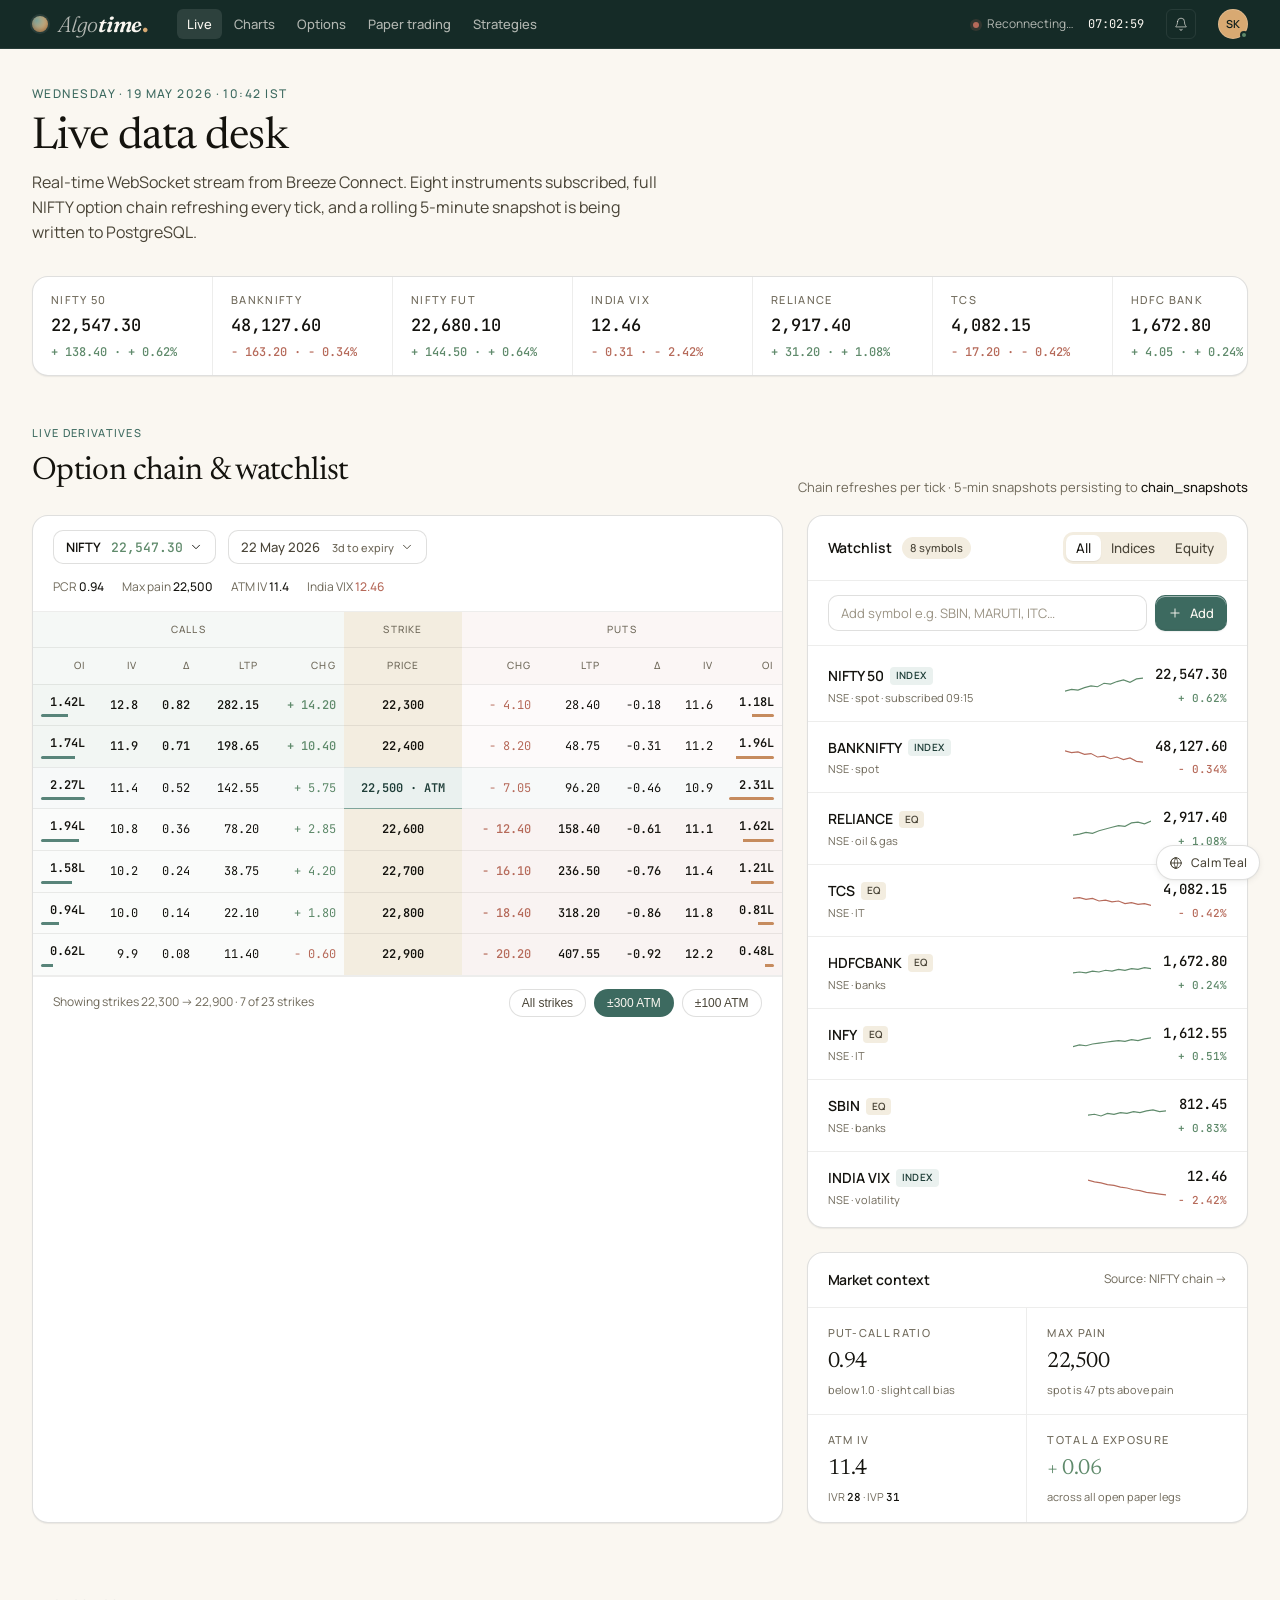
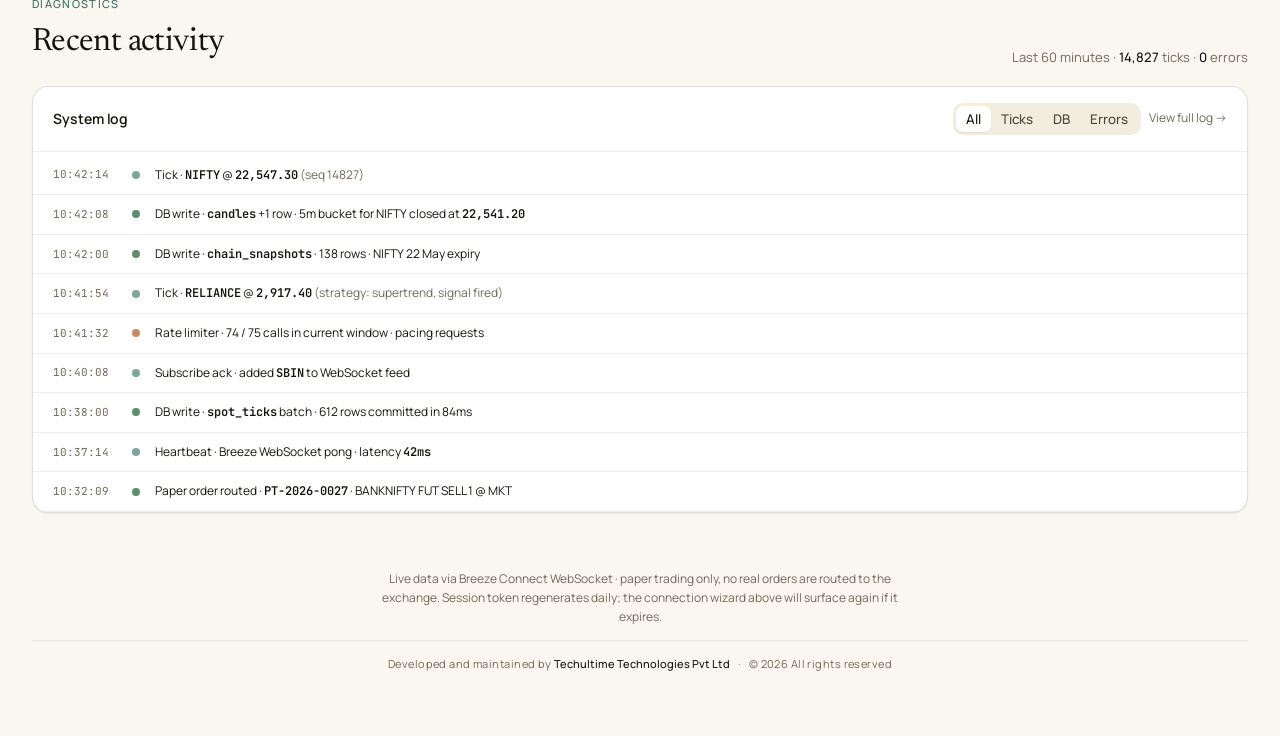
==== commit 64752b82: "Live ticker/watchlist seed, F&O candle backfill + expiry fixes Dashboard: - Seed ticker strip + watc" ====
--- a/static/index.html
+++ b/static/index.html
@@ -498,66 +498,6 @@
     </div>
   </section>
 
-  <!-- Wizard / setup card -->
-  <section class="wizard" aria-label="Connection wizard">
-    <div class="wizard-head">
-      <div class="left">
-        <h3>Connection &amp; session</h3>
-        <span class="pill-ok">All systems go</span>
-      </div>
-      <div class="card-actions">
-        <button class="btn btn-ghost btn-sm">
-          <svg class="ic" viewBox="0 0 24 24"><path d="M12 20h9M16.5 3.5a2.121 2.121 0 1 1 3 3L7 19l-4 1 1-4L16.5 3.5z"/></svg>
-          Edit
-        </button>
-        <button class="btn btn-ghost btn-sm">Collapse</button>
-      </div>
-    </div>
-    <div class="wizard-body">
-
-      <!-- Step 1 — Database -->
-      <div class="step">
-        <span class="step-num"><span class="n done">✓</span>Step 1 · Database mode</span>
-        <h4>PostgreSQL connected</h4>
-        <p><code class="tu">postgres@localhost:5432 / market_data</code> · 12 tables · 14.2 GB written this week.</p>
-        <div class="mode-choice">
-          <div class="mode-card"><span class="t">No database</span><span class="s">In-memory only</span></div>
-          <div class="mode-card on"><span class="t">PostgreSQL</span><span class="s">v17 · pool 8/20</span></div>
-        </div>
-      </div>
-
-      <!-- Step 2 — Breeze -->
-      <div class="step">
-        <span class="step-num"><span class="n done">✓</span>Step 2 · Breeze credentials</span>
-        <h4>Session active</h4>
-        <p>Token expires <b style="font-family:var(--font-mono);color:var(--fg-1);font-weight:500;">in 9h 18m</b> · regenerate before midnight.</p>
-        <div class="creds-mini">
-          <div class="cred-row"><span class="k">API key</span><span class="v">3KdNa…7p2X</span></div>
-          <div class="cred-row"><span class="k">API secret</span><span class="v">••••••••••</span></div>
-          <div class="cred-row"><span class="k">Session token</span><span class="v">5184826… <span style="color:var(--tu-success);">✓ live</span></span></div>
-        </div>
-      </div>
-
-      <!-- Step 3 — Subscriptions -->
-      <div class="step">
-        <span class="step-num"><span class="n done">✓</span>Step 3 · Subscriptions</span>
-        <h4>8 symbols streaming</h4>
-        <p>WebSocket up since <b style="font-family:var(--font-mono);color:var(--fg-1);font-weight:500;">09:15:02</b> · <b style="font-family:var(--font-mono);color:var(--fg-1);font-weight:500;">14,827</b> ticks received today.</p>
-        <div class="sub-chips">
-          <span class="sub-chip"><span class="dot"></span>NIFTY</span>
-          <span class="sub-chip"><span class="dot"></span>BANKNIFTY</span>
-          <span class="sub-chip"><span class="dot"></span>VIX</span>
-          <span class="sub-chip"><span class="dot"></span>RELIANCE</span>
-          <span class="sub-chip"><span class="dot"></span>TCS</span>
-          <span class="sub-chip"><span class="dot"></span>HDFCBANK</span>
-          <span class="sub-chip"><span class="dot"></span>INFY</span>
-          <span class="sub-chip"><span class="dot"></span>SBIN</span>
-        </div>
-      </div>
-
-    </div>
-  </section>
-
   <!-- ============================================================
        Main grid — option chain (left) + watchlist (right)
        ============================================================ -->
@@ -1044,11 +984,29 @@
 
   // ── LTP cache (prev values for direction) ────────────────────────────────────
   const prev = {};
+  const prevClose = {};   // previous-day close per symbol → drives %-change
+
+  // ── write a .chg element (percent, optionally "abs · pct%" for the ticker) ───
+  function setChg(el, absChg, pctChg, withAbs) {
+    if (!el || pctChg == null) return;
+    const up = pctChg >= 0;
+    const sign = up ? '+ ' : '− ';
+    const pctStr = sign + Math.abs(pctChg).toFixed(2) + '%';
+    el.textContent = (withAbs && absChg != null)
+      ? sign + Math.abs(absChg).toFixed(2) + ' · ' + pctStr
+      : pctStr;
+    el.classList.remove('pos', 'neg');
+    el.classList.add(up ? 'pos' : 'neg');
+  }
 
   // ── update one symbol ────────────────────────────────────────────────────────
   function applySingle(sym, ltp) {
     const dir = prev[sym] != null ? Math.sign(ltp - prev[sym]) : 0;
     prev[sym] = ltp;
+
+    const pc = prevClose[sym];
+    const absChg = (pc != null) ? (ltp - pc) : null;
+    const pctChg = (pc != null && pc !== 0) ? (absChg / pc * 100) : null;
 
     // ticker strip
     document.querySelectorAll('.ticker-cell').forEach(cell => {
@@ -1060,6 +1018,7 @@
         ltpEl.textContent = fmt(ltp);
         if (dir !== 0) flash(ltpEl, dir);
       }
+      setChg(cell.querySelector('.chg'), absChg, pctChg, true);
       cell.dataset.tick = ltp;
     });
 
@@ -1074,7 +1033,25 @@
         ltpEl.textContent = fmt(ltp);
         if (dir !== 0) flash(ltpEl, dir);
       }
+      setChg(tile.querySelector('.chg'), absChg, pctChg, false);
     });
+  }
+
+  // ── seed last-known price + %-change from the backend (DB fallback) ──────────
+  const SEED_SYMS = Array.from(new Set(
+    [...Object.values(TICKER_SYM), ...Object.values(WATCH_SYM)]));
+
+  async function seedQuotes() {
+    try {
+      const res = await fetch('/api/quotes/seed?symbols=' +
+        encodeURIComponent(SEED_SYMS.join(',')));
+      if (!res.ok) return;
+      const data = await res.json();
+      Object.entries(data).forEach(([sym, q]) => {
+        if (q.prev_close != null) prevClose[sym] = q.prev_close;
+        if (q.ltp != null) applySingle(sym, q.ltp);
+      });
+    } catch (e) { /* offline — keep existing values */ }
   }
 
   // ── apply a full LTP dict (init / 1-second ltp broadcast) ───────────────────
@@ -1142,6 +1119,7 @@
   }
 
   connect();
+  seedQuotes();                       // populate ticker + watchlist from DB / last-known
 
   // ── signal / alert toasts ──────────────────────────────────────────────────
   let _toastHost = null;
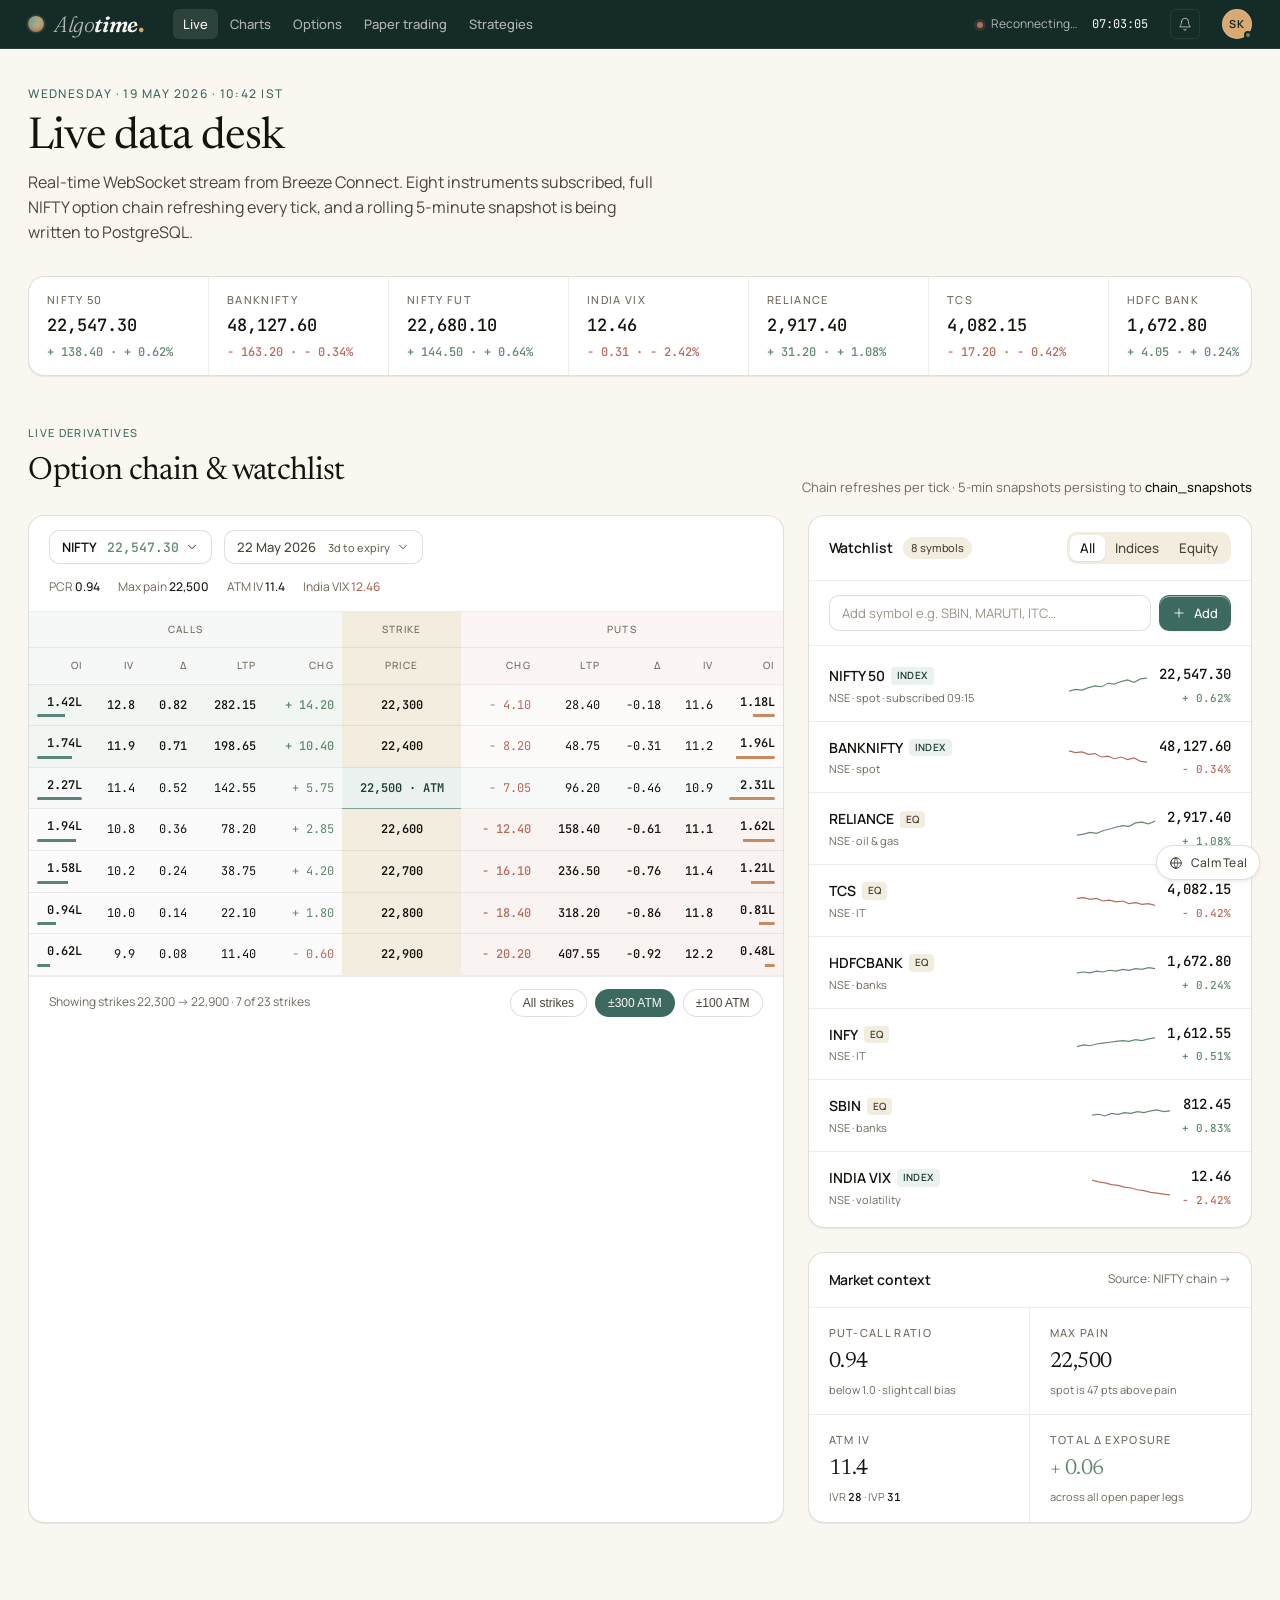
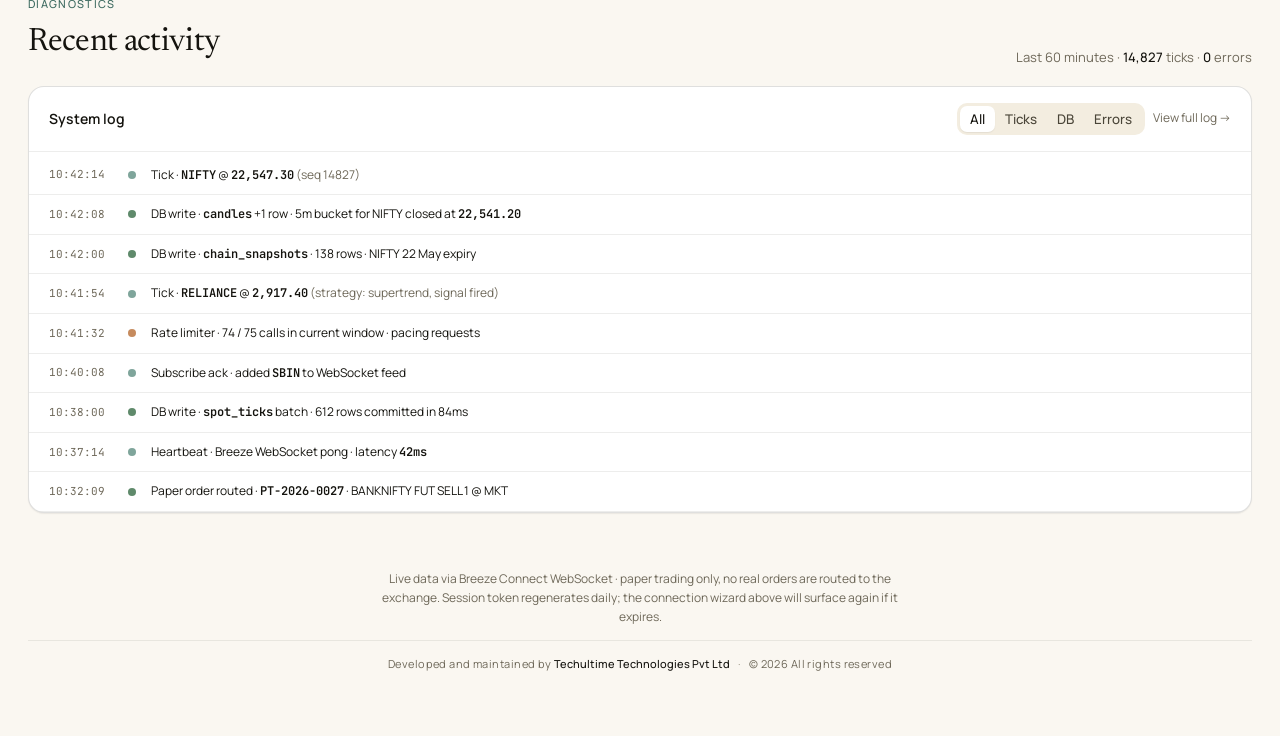
==== commit 41d903c4: "Prompt for an expired session token in the UI, not the console The token prompt lived in the launche" ====
--- a/static/index.html
+++ b/static/index.html
@@ -1166,5 +1166,6 @@
 
 <div id="theme-picker-mount"></div>
 <script src="/static/theme.js"></script>
+<script src="/static/session-modal.js"></script>
 </body>
 </html>
--- a/static/colors_and_type.css
+++ b/static/colors_and_type.css
@@ -397,3 +397,52 @@
   --bg-dark:    var(--tu-teal-800);
   --tu-success: var(--tu-success); /* preserved */
 }
+
+/* =========================================================
+   Dashboard UI rework — larger scale + full-width layout
+   Loaded by every page, so this applies dashboard-wide.
+
+   1) `zoom` scales the whole (px-based) UI up uniformly ~15%
+      for readability — fonts, spacing, controls together.
+   2) The container overrides drop the centered max-width rail
+      so content fills the full viewport width (fluid padding).
+   `!important` is required because each page's inline <style>
+   (and app-shell.css) load after this file.
+   ========================================================= */
+
+/* Adaptive scale: natural size on phones/tablets/laptops, scaling up
+   only as the viewport gets large so big monitors aren't left sparse.
+   Kept modest so it doesn't fight the reflow breakpoints below. */
+:root { --ui-scale: 1; }
+@media (min-width: 1440px) { :root { --ui-scale: 1.08; } }
+@media (min-width: 1760px) { :root { --ui-scale: 1.15; } }
+@media (min-width: 2200px) { :root { --ui-scale: 1.24; } }
+
+body { zoom: var(--ui-scale); }
+
+/* Full-width, fluid gutters that shrink on small screens. */
+.wrap,
+.wrap-wide {
+  max-width: none !important;
+  width: 100%;
+  padding-left:  clamp(12px, 2.2vw, 44px) !important;
+  padding-right: clamp(12px, 2.2vw, 44px) !important;
+}
+
+/* ---- Responsive layout reflow (dashboard-wide) ------------------- */
+
+/* KPI / metric strips wrap fluidly instead of a fixed column count. */
+.kpi { grid-template-columns: repeat(auto-fit, minmax(150px, 1fr)) !important; }
+
+/* Stack the two-column content rows and collapse dense field grids
+   once there isn't room for side-by-side. */
+@media (max-width: 900px) {
+  .row,
+  .row.even,
+  .row-fields.cols-2,
+  .row-fields.cols-3,
+  .row-fields.cols-4,
+  .field-row,
+  .exch-seg { grid-template-columns: 1fr !important; }
+  .section, .page-intro { padding-top: 24px !important; }
+}
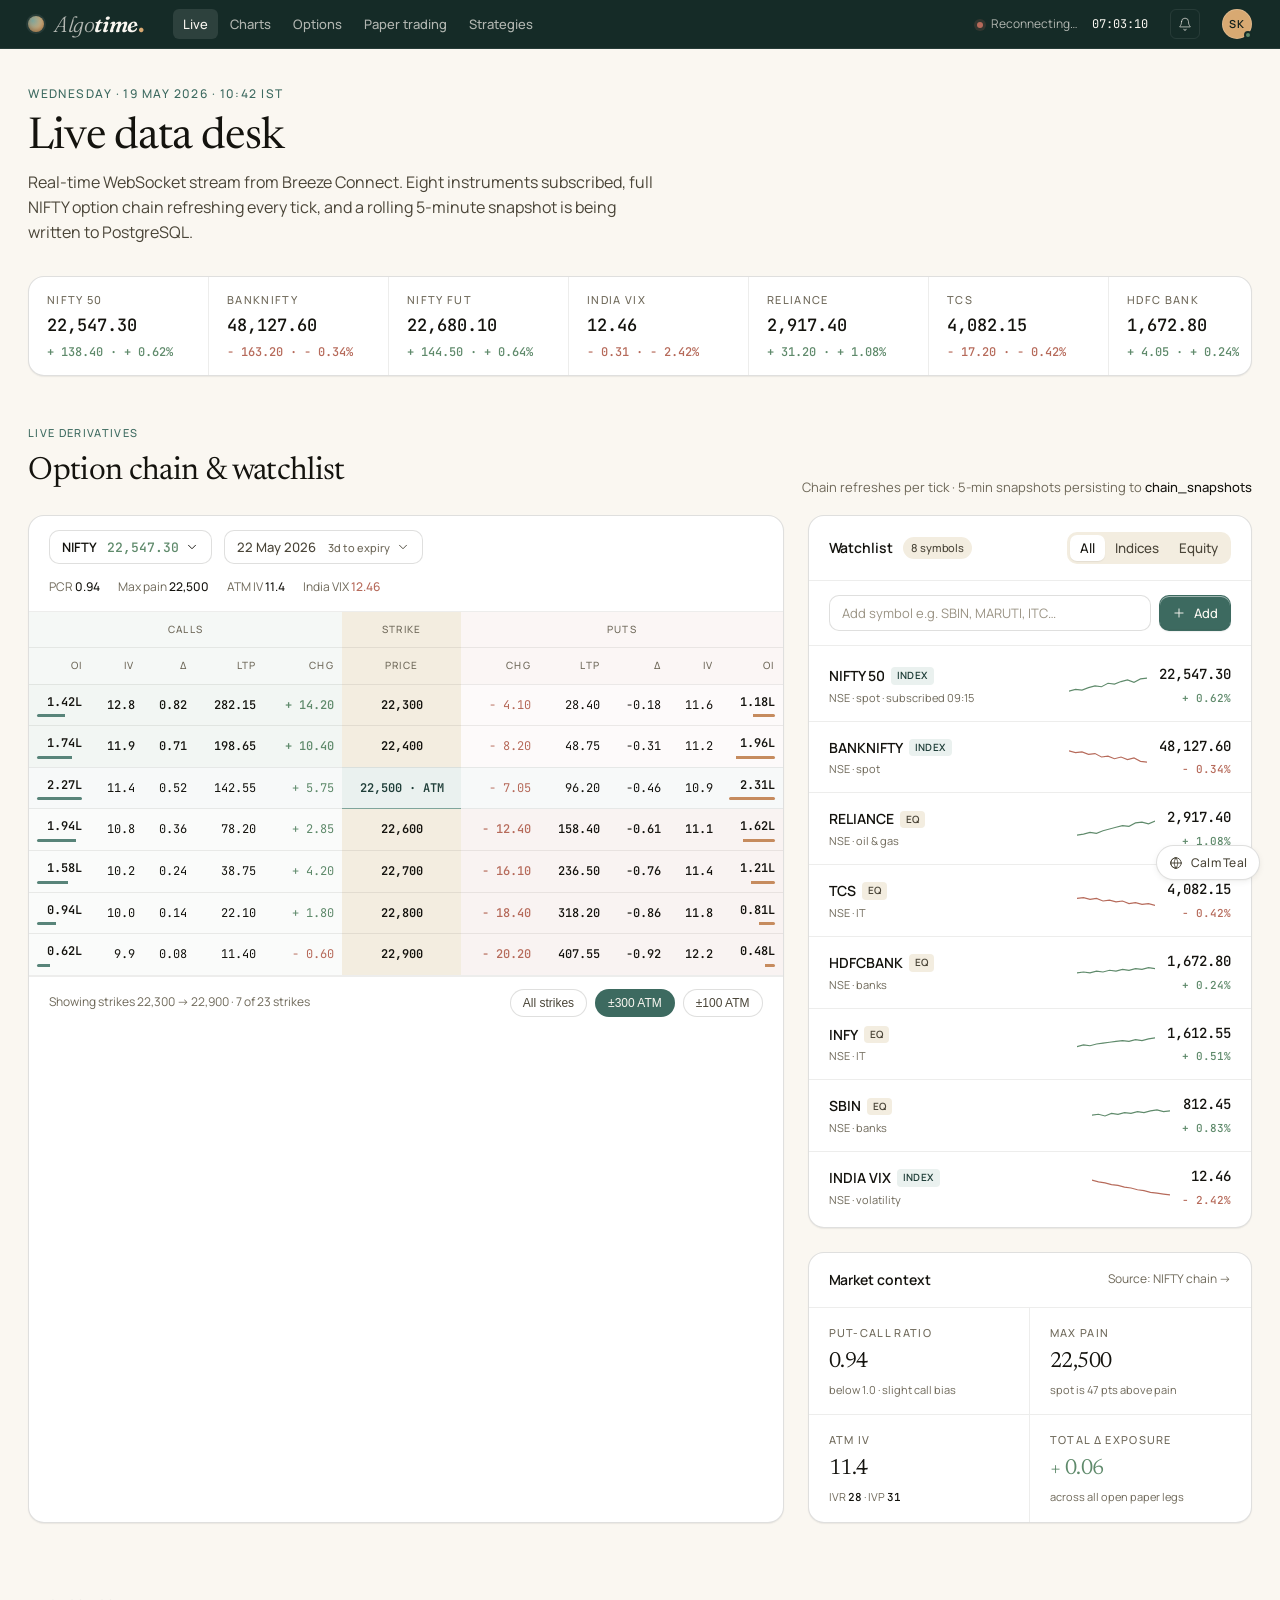
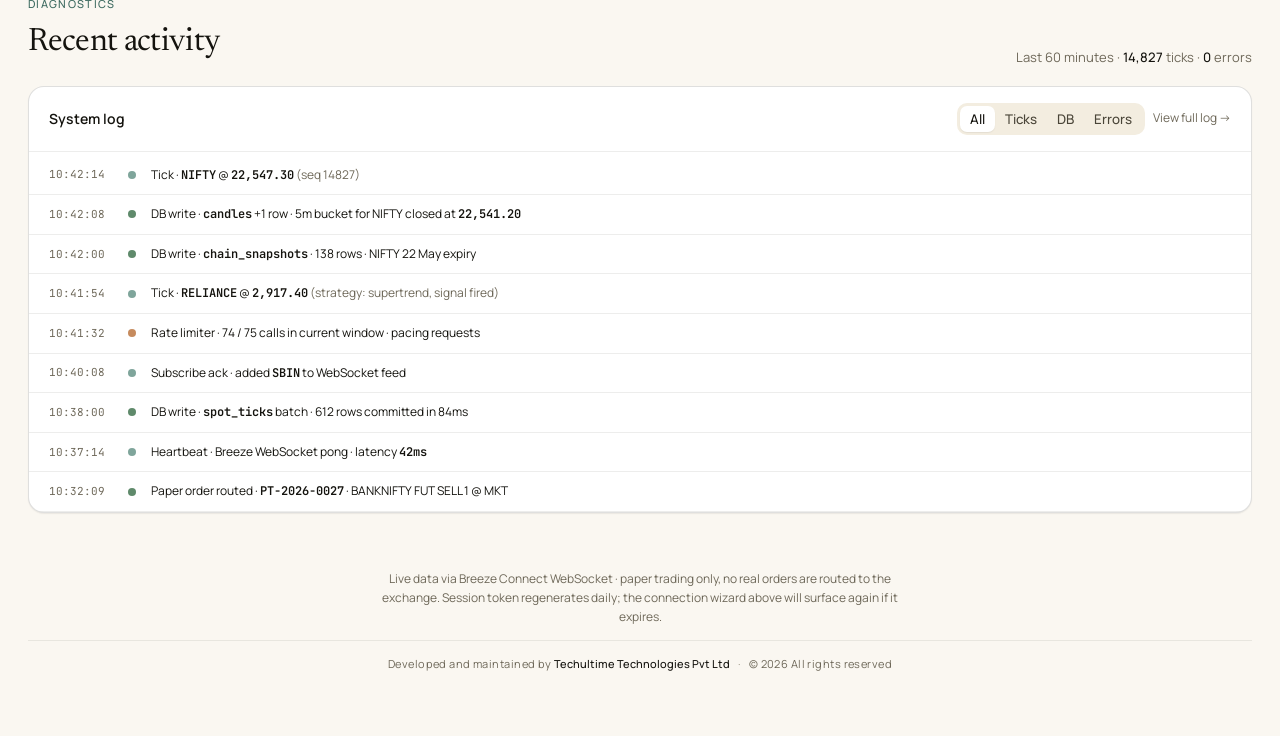
==== commit 2d7f0a6d: "Fix growing display lag on the live price pages The server fired one "price" WebSocket message per B" ====
--- a/static/index.html
+++ b/static/index.html
@@ -397,8 +397,18 @@
     0%   { color: var(--tu-danger); }
     100% { color: inherit; }
   }
+  @keyframes ltp-flash-b {
+    0%   { color: var(--tu-success); }
+    100% { color: inherit; }
+  }
+  @keyframes ltp-flash-dn-b {
+    0%   { color: var(--tu-danger); }
+    100% { color: inherit; }
+  }
   .ltp-up { animation: ltp-flash    0.6s ease-out forwards; }
   .ltp-dn { animation: ltp-flash-dn 0.6s ease-out forwards; }
+  .ltp-up-b { animation: ltp-flash-b    0.6s ease-out forwards; }
+  .ltp-dn-b { animation: ltp-flash-dn-b 0.6s ease-out forwards; }
 
   /* ── DB-only mode banner ──────────────────────────────────── */
   .db-only-banner { display: none; background: #FFF8E1; border-bottom: 1px solid #FFD54F; padding: 8px 0; }
@@ -977,9 +987,13 @@
 
   // ── flash helper ─────────────────────────────────────────────────────────────
   function flash(el, dir) {
-    el.classList.remove('ltp-up', 'ltp-dn');
-    void el.offsetWidth;                         // force reflow to restart animation
-    el.classList.add(dir > 0 ? 'ltp-up' : 'ltp-dn');
+    // Alternate between two identical keyframe sets: a changed animation-name
+    // restarts the flash without the forced reflow (offsetWidth) that cost a
+    // full layout per tick and let the page fall behind the feed.
+    const b = el.dataset.fl === '1';
+    el.classList.remove('ltp-up', 'ltp-dn', 'ltp-up-b', 'ltp-dn-b');
+    el.classList.add((dir > 0 ? 'ltp-up' : 'ltp-dn') + (b ? '' : '-b'));
+    el.dataset.fl = b ? '0' : '1';
   }
 
   // ── LTP cache (prev values for direction) ────────────────────────────────────
@@ -1000,7 +1014,52 @@
   }
 
   // ── update one symbol ────────────────────────────────────────────────────────
+  // ── per-frame paint queue ──────────────────────────────────────────────────
+  // 150+ ticks/s arrive on the socket; painting each one synchronously (with a
+  // DOM walk per tick) made the handler slower than the feed, so the browser's
+  // message queue grew and the numbers lagged further behind every minute.
+  // Now: remember the latest price per symbol, paint once per animation frame.
+  let _pend = new Map(), _raf = 0;
+  const _paintedOk = {};
   function applySingle(sym, ltp) {
+    _pend.set(sym, ltp);
+    if (!_raf) _raf = requestAnimationFrame(_flushPend);
+  }
+  function _flushPend() {
+    _raf = 0;
+    const batch = _pend; _pend = new Map();
+    batch.forEach((ltp, sym) => paintSingle(sym, ltp));
+    if (brokerConnected) connText.textContent = `Breeze connected · NSE · ${ticksReceived} ticks`;
+  }
+
+  // symbol -> {cells, tiles}; rebuilt at most every 2 s (or when a node is gone)
+  let _elIdx = null, _elIdxAt = 0;
+  function elIndex() {
+    const now = Date.now();
+    if (_elIdx && now - _elIdxAt < 2000) return _elIdx;
+    const idx = new Map();
+    const add = (sym, kind, el) => {
+      if (!sym) return;
+      let e = idx.get(sym);
+      if (!e) { e = { cells: [], tiles: [] }; idx.set(sym, e); }
+      e[kind].push(el);
+    };
+    document.querySelectorAll('.ticker-cell').forEach(cell => {
+      const n = cell.querySelector('.name');
+      if (n) add(TICKER_SYM[n.textContent.trim()], 'cells', cell);
+    });
+    document.querySelectorAll('.watch-tile').forEach(tile => {
+      const t = tile.querySelector('.ticker');
+      if (!t) return;
+      const raw = (t.childNodes[0]?.textContent || '').trim().toUpperCase();
+      add(WATCH_SYM[raw], 'tiles', tile);
+    });
+    _elIdx = idx; _elIdxAt = now;
+    return idx;
+  }
+
+  function paintSingle(sym, ltp, retry) {
+    if (prev[sym] === ltp && _paintedOk[sym]) return;      // nothing changed on screen
     const dir = prev[sym] != null ? Math.sign(ltp - prev[sym]) : 0;
     prev[sym] = ltp;
 
@@ -1008,11 +1067,11 @@
     const absChg = (pc != null) ? (ltp - pc) : null;
     const pctChg = (pc != null && pc !== 0) ? (absChg / pc * 100) : null;
 
-    // ticker strip
-    document.querySelectorAll('.ticker-cell').forEach(cell => {
-      const nameEl = cell.querySelector('.name');
-      if (!nameEl) return;
-      if (TICKER_SYM[nameEl.textContent.trim()] !== sym) return;
+    const e = elIndex().get(sym) || { cells: [], tiles: [] };
+    let stale = false, found = 0;
+    e.cells.forEach(cell => {
+      if (!cell.isConnected) { stale = true; return; }
+      found++;
       const ltpEl = cell.querySelector('.ltp');
       if (ltpEl) {
         ltpEl.textContent = fmt(ltp);
@@ -1021,13 +1080,9 @@
       setChg(cell.querySelector('.chg'), absChg, pctChg, true);
       cell.dataset.tick = ltp;
     });
-
-    // watchlist tiles
-    document.querySelectorAll('.watch-tile').forEach(tile => {
-      const tickerEl = tile.querySelector('.ticker');
-      if (!tickerEl) return;
-      const raw = (tickerEl.childNodes[0]?.textContent || '').trim().toUpperCase();
-      if (WATCH_SYM[raw] !== sym) return;
+    e.tiles.forEach(tile => {
+      if (!tile.isConnected) { stale = true; return; }
+      found++;
       const ltpEl = tile.querySelector('.ltp');
       if (ltpEl) {
         ltpEl.textContent = fmt(ltp);
@@ -1035,6 +1090,11 @@
       }
       setChg(tile.querySelector('.chg'), absChg, pctChg, false);
     });
+    _paintedOk[sym] = found > 0;
+    if (stale && !retry) {                 // the strip/tiles were re-rendered: re-index once
+      _elIdxAt = 0; _paintedOk[sym] = false;
+      paintSingle(sym, ltp, true);
+    }
   }
 
   // ── seed last-known price + %-change from the backend (DB fallback) ──────────
@@ -1096,6 +1156,11 @@
       if (msg.type === 'price' && msg.symbol && msg.ltp != null) {
         applySingle(msg.symbol, msg.ltp);
         bumpTick();
+      }
+      // 250 ms server batch of changed prices: symbol -> [ltp, change]
+      if (msg.type === 'prices' && msg.data) {
+        for (const sym in msg.data) applySingle(sym, msg.data[sym][0]);
+        ticksReceived += Object.keys(msg.data).length;   // label refreshes in the paint frame
       }
       // VWAP-Reversal / ORB signal alerts (read-only notifications)
       if (msg.type === 'signal') {
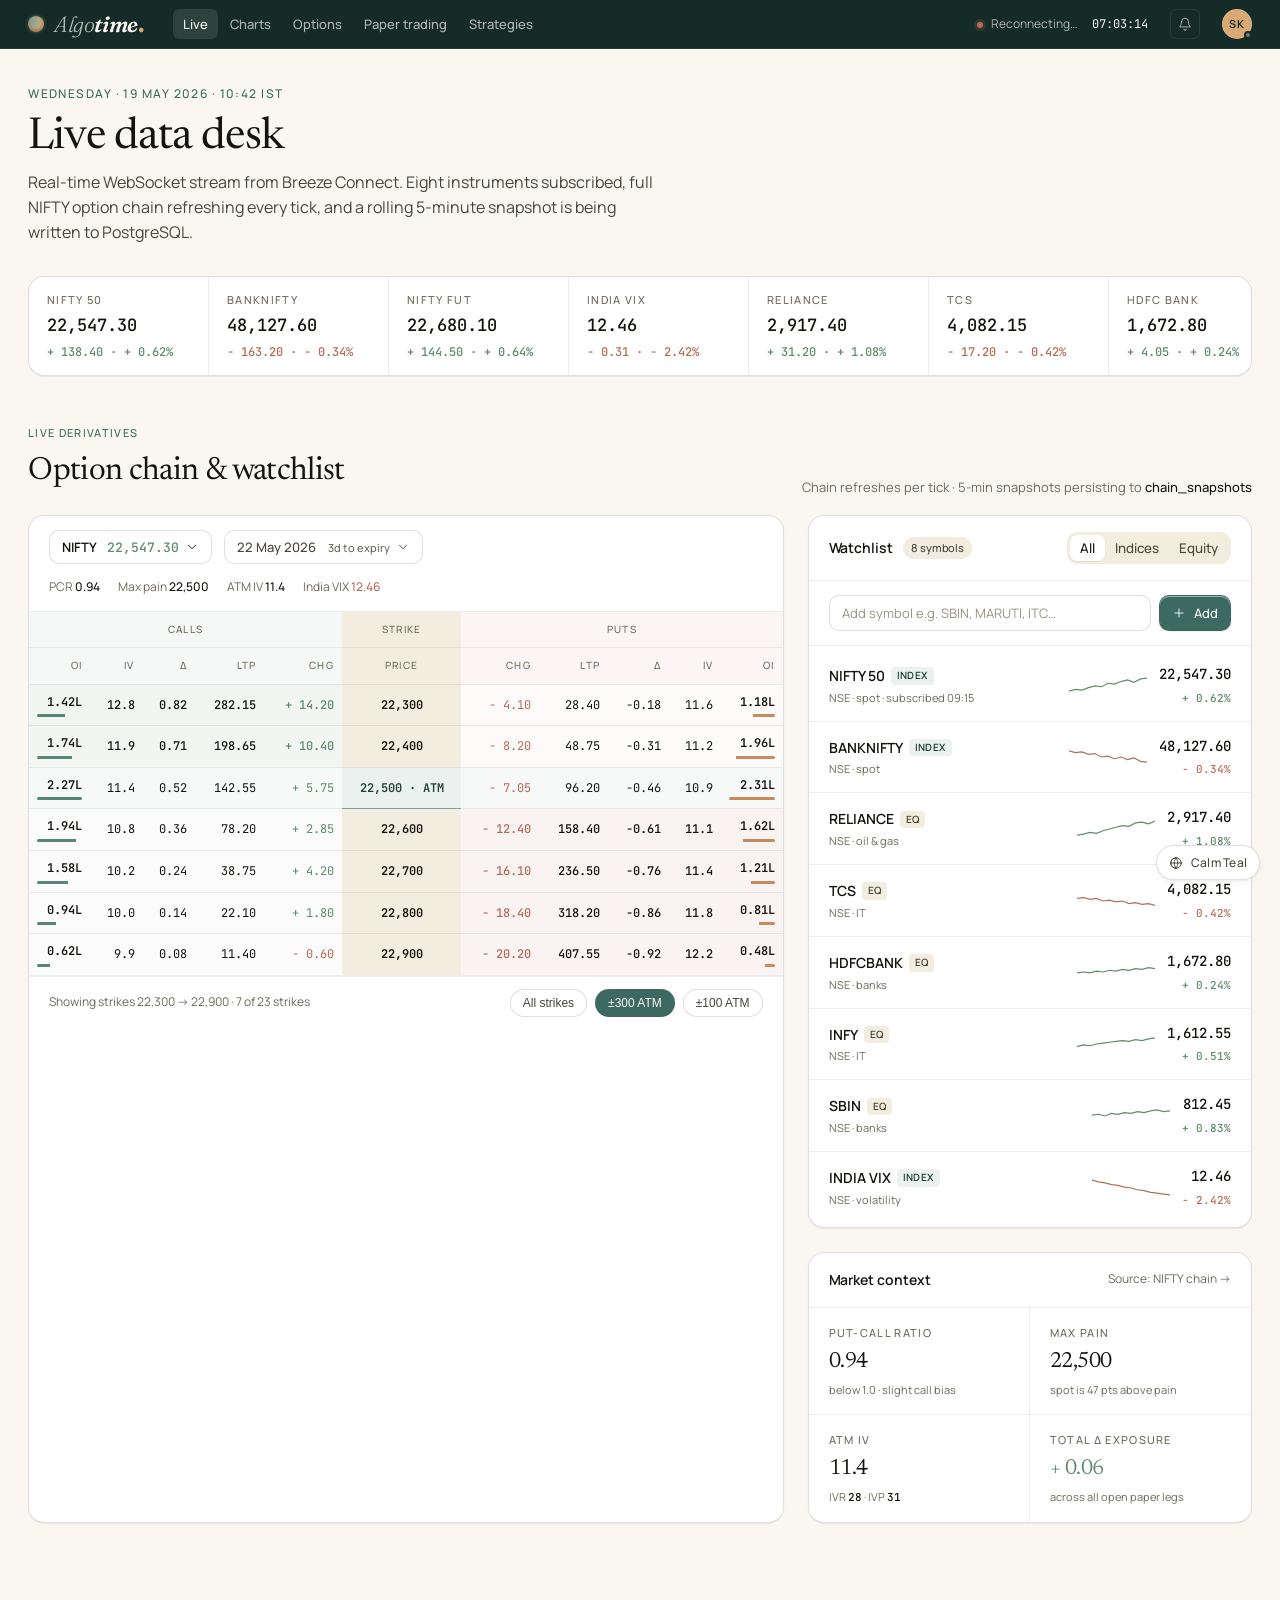
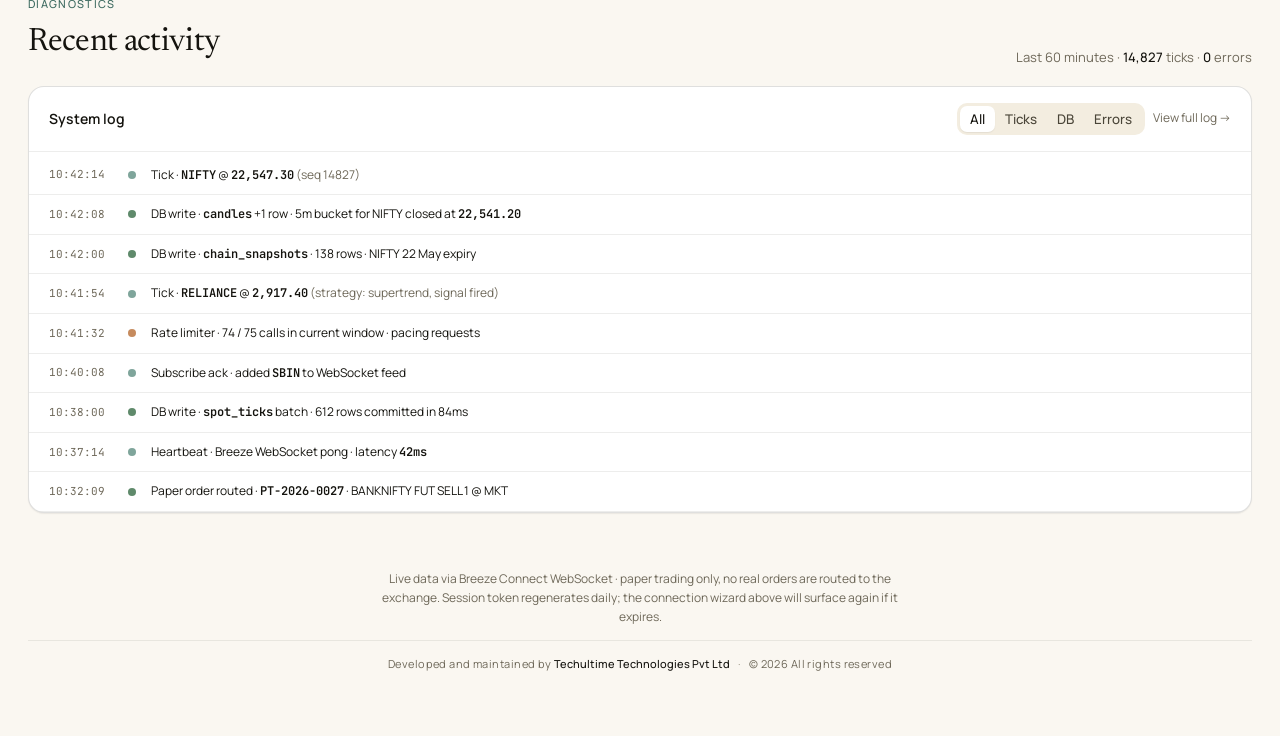
==== commit 3fb4b335: "Show the broker account holder's name in the header and profile card The avatar initials and the pro" ====
--- a/static/index.html
+++ b/static/index.html
@@ -1232,5 +1232,20 @@
 <div id="theme-picker-mount"></div>
 <script src="/static/theme.js"></script>
 <script src="/static/session-modal.js"></script>
+<script>
+// Header avatar and the profile card show the broker account holder's name
+// (Breeze customer details), not a hardcoded user.
+(function () {
+  function titleCase(n) { return n.toLowerCase().replace(/(^|[\s\-'])(\S)/g, function (m, a, b) { return a + b.toUpperCase(); }); }
+  function initials(n) { var w = n.trim().split(/\s+/); return ((w[0] || '').charAt(0) + (w.length > 1 ? w[w.length - 1].charAt(0) : '')).toUpperCase(); }
+  fetch('/api/account').then(function (r) { return r.json(); }).then(function (d) {
+    if (!d || !d.name) return;
+    var name = titleCase(d.name), ini = d.initials || initials(name);
+    document.querySelectorAll('.profile-btn').forEach(function (el) { el.textContent = ini; el.title = name; });
+    document.querySelectorAll('.id-card .avatar').forEach(function (el) { el.textContent = ini; });
+    document.querySelectorAll('.id-card .name').forEach(function (el) { el.textContent = name; });
+  }).catch(function () {});
+})();
+</script>
 </body>
 </html>
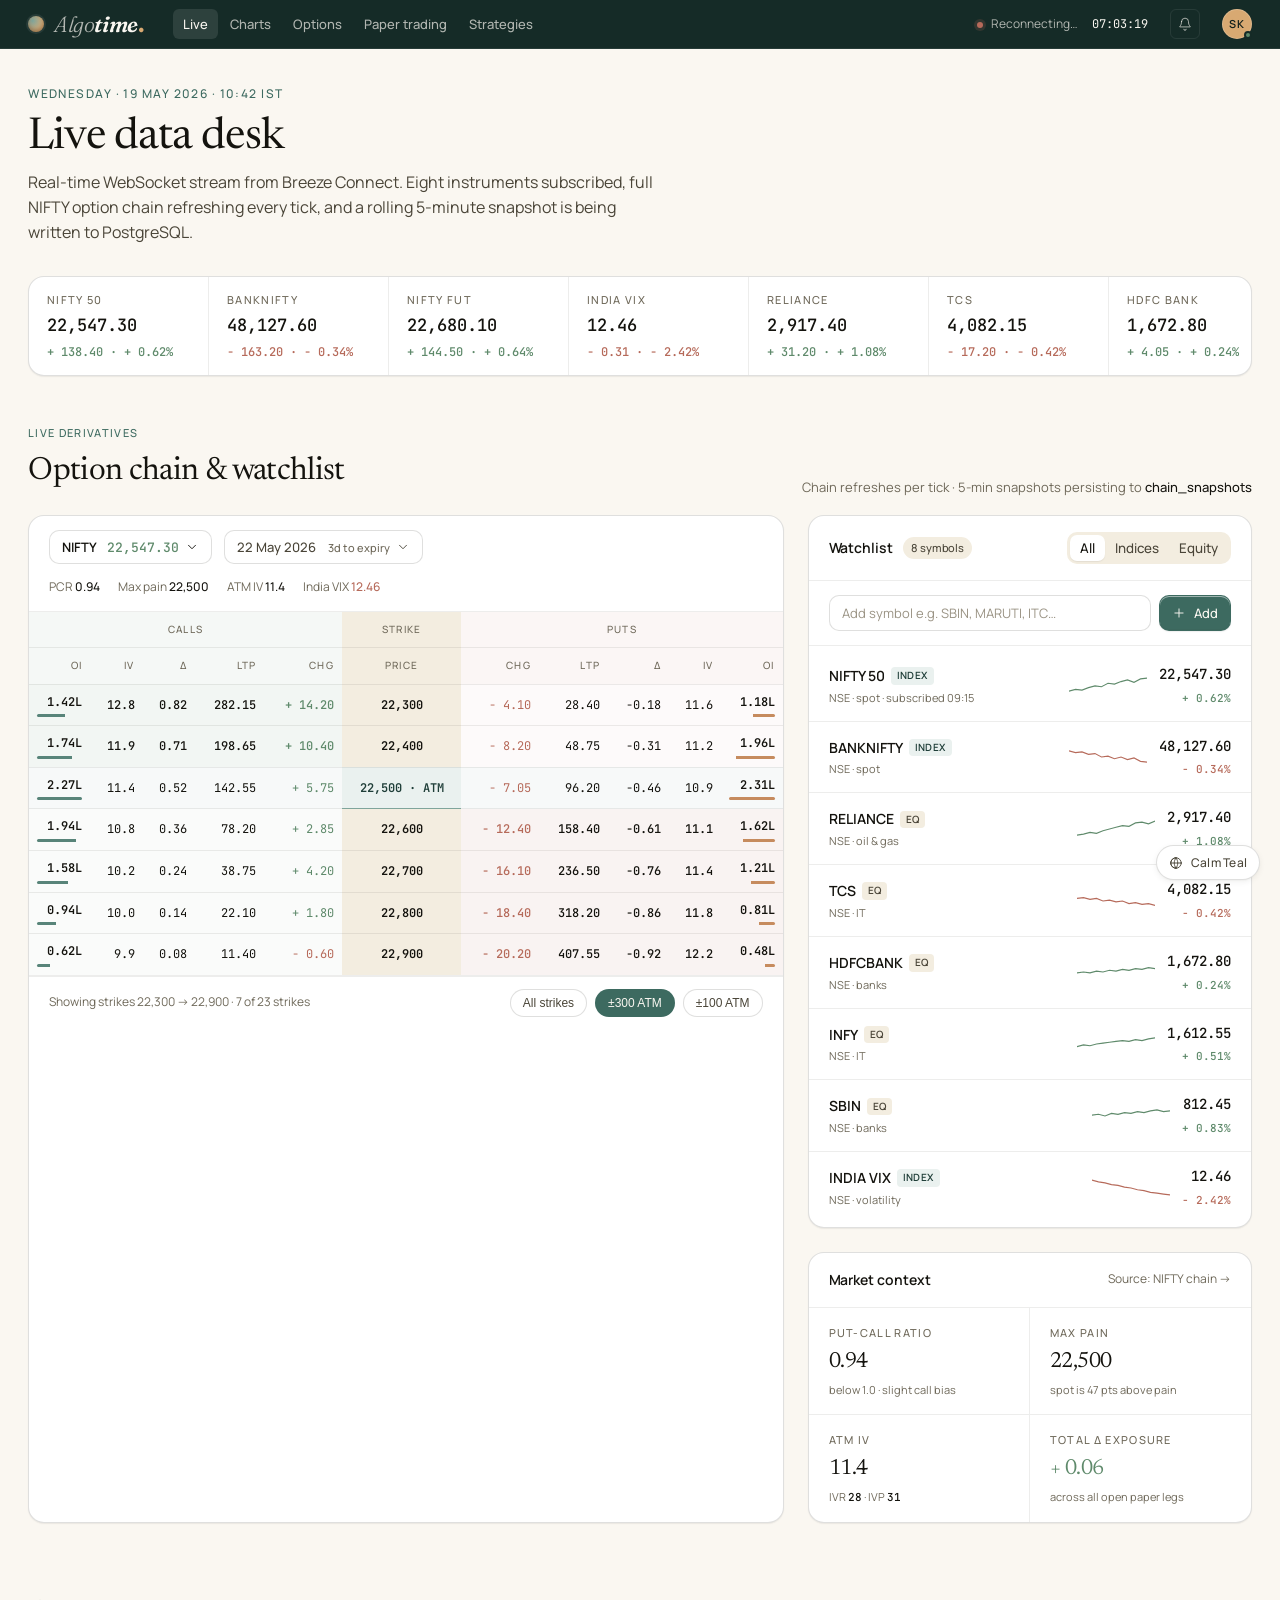
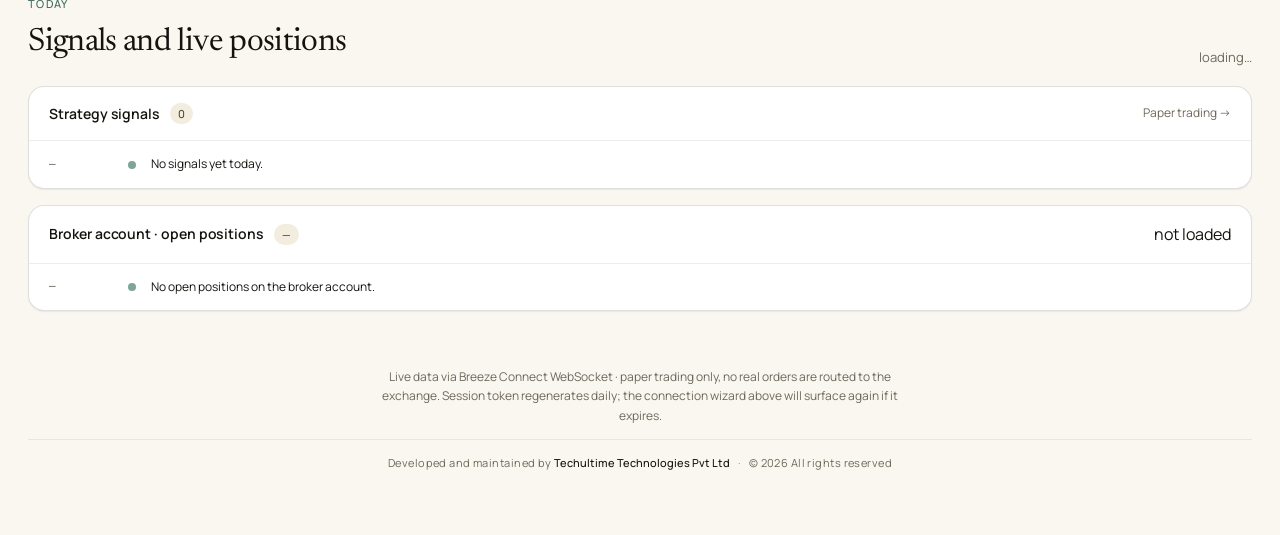
==== commit 395eda33: "Show live broker positions, today's broker orders and the option signal feed Where to see what is re" ====
--- a/static/index.html
+++ b/static/index.html
@@ -893,43 +893,34 @@
   </section>
 
   <!-- ============================================================
-       Activity log
+       Signals and broker positions (today, live)
        ============================================================ -->
   <section class="section">
     <div class="section-head">
       <div class="left">
-        <div class="eyebrow">Diagnostics</div>
-        <h2>Recent activity</h2>
-      </div>
-      <div class="meta">Last 60 minutes · <b>14,827</b> ticks · <b>0</b> errors</div>
+        <div class="eyebrow">Today</div>
+        <h2>Signals and live positions</h2>
+      </div>
+      <div class="meta" id="sig-meta">loading…</div>
     </div>
 
     <div class="card">
       <div class="card-head">
-        <div class="card-title">System log</div>
-        <div class="card-actions">
-          <div class="seg">
-            <button class="on">All</button>
-            <button>Ticks</button>
-            <button>DB</button>
-            <button>Errors</button>
-          </div>
-          <a href="#" class="filter-link">View full log →</a>
-        </div>
-      </div>
-      <div class="log-list">
-        <div class="log-row"><span class="t">10:42:14</span><span class="marker"></span><span class="msg">Tick · <b>NIFTY</b> @ <b>22,547.30</b> <span class="muted">(seq 14827)</span></span></div>
-        <div class="log-row"><span class="t">10:42:08</span><span class="marker ok"></span><span class="msg">DB write · <b>candles</b> +1 row · 5m bucket for NIFTY closed at <b>22,541.20</b></span></div>
-        <div class="log-row"><span class="t">10:42:00</span><span class="marker ok"></span><span class="msg">DB write · <b>chain_snapshots</b> · 138 rows · NIFTY 22 May expiry</span></div>
-        <div class="log-row"><span class="t">10:41:54</span><span class="marker"></span><span class="msg">Tick · <b>RELIANCE</b> @ <b>2,917.40</b> <span class="muted">(strategy: supertrend, signal fired)</span></span></div>
-        <div class="log-row"><span class="t">10:41:32</span><span class="marker warn"></span><span class="msg">Rate limiter · 74 / 75 calls in current window · pacing requests</span></div>
-        <div class="log-row"><span class="t">10:40:08</span><span class="marker"></span><span class="msg">Subscribe ack · added <b>SBIN</b> to WebSocket feed</span></div>
-        <div class="log-row"><span class="t">10:38:00</span><span class="marker ok"></span><span class="msg">DB write · <b>spot_ticks</b> batch · 612 rows committed in 84ms</span></div>
-        <div class="log-row"><span class="t">10:37:14</span><span class="marker"></span><span class="msg">Heartbeat · Breeze WebSocket pong · latency <b>42ms</b></span></div>
-        <div class="log-row"><span class="t">10:32:09</span><span class="marker ok"></span><span class="msg">Paper order routed · <b>PT-2026-0027</b> · BANKNIFTY FUT SELL 1 @ MKT</span></div>
-        <div class="log-row"><span class="t">10:24:58</span><span class="marker ok"></span><span class="msg">Paper order filled · <b>PT-2026-0026</b> · NIFTY FUT BUY 1 @ 22,521.10</span></div>
-        <div class="log-row"><span class="t">09:48:11</span><span class="marker"></span><span class="msg">Strategy <b>supertrend · 5m</b> · early signal post open · half-sized per warmup rule</span></div>
-        <div class="log-row"><span class="t">09:15:02</span><span class="marker ok"></span><span class="msg">Session start · Breeze WebSocket connected · 8 symbols subscribed in 312ms</span></div>
+        <div class="card-title">Strategy signals <span class="count" id="sig-count">0</span></div>
+        <div class="card-actions"><a href="/paper" class="filter-link">Paper trading →</a></div>
+      </div>
+      <div class="log-list" id="sig-log">
+        <div class="log-row" id="sig-log-empty"><span class="t">—</span><span class="marker"></span><span class="msg">No signals yet today.</span></div>
+      </div>
+    </div>
+
+    <div class="card" style="margin-top:16px;">
+      <div class="card-head">
+        <div class="card-title">Broker account · open positions <span class="count" id="bk-pos-count">—</span></div>
+        <div class="card-actions"><span class="meta" id="bk-meta">not loaded</span></div>
+      </div>
+      <div class="log-list" id="bk-pos-list">
+        <div class="log-row" id="bk-pos-empty"><span class="t">—</span><span class="marker"></span><span class="msg">No open positions on the broker account.</span></div>
       </div>
     </div>
   </section>
@@ -1162,15 +1153,17 @@
         for (const sym in msg.data) applySingle(sym, msg.data[sym][0]);
         ticksReceived += Object.keys(msg.data).length;   // label refreshes in the paint frame
       }
-      // VWAP-Reversal / ORB signal alerts (read-only notifications)
+      // strategy signal alerts (read-only notifications)
       if (msg.type === 'signal') {
         const dir = (msg.direction || '').toUpperCase();
         showToast(msg.message || (msg.symbol + ' ' + msg.strategy + ' ' + dir),
                   dir === 'SHORT' ? 'short' : 'long');
+        addSignalRow(msg, true);
       }
       // generic backend alerts (daily-loss, algo lifecycle, etc.)
       if (msg.type === 'alert' && msg.message) {
         showToast(msg.message, 'alert');
+        addLogRow(new Date().toTimeString().slice(0, 8), msg.message, 'warn');
       }
     };
 
@@ -1185,6 +1178,60 @@
 
   connect();
   seedQuotes();                       // populate ticker + watchlist from DB / last-known
+
+  // ── Today's signals (seeded from /api/signals, appended live over the WS) ──
+  const _sigSeen = new Set();
+  let _sigCount = 0;
+  function escT(s) { return String(s == null ? '' : s).replace(/[&<>"]/g, c => ({ '&': '&amp;', '<': '&lt;', '>': '&gt;', '"': '&quot;' }[c])); }
+  function addLogRow(time, html, cls) {
+    const list = document.getElementById('sig-log'); if (!list) return;
+    const empty = document.getElementById('sig-log-empty'); if (empty) empty.remove();
+    list.insertAdjacentHTML('afterbegin', '<div class="log-row"><span class="t">' + escT(time) + '</span>'
+      + '<span class="marker ' + (cls || '') + '"></span><span class="msg">' + html + '</span></div>');
+    while (list.children.length > 80) list.removeChild(list.lastChild);
+  }
+  function addSignalRow(sig, isNew) {
+    const key = [sig.symbol, sig.strategy, sig.direction, sig.ts].join('|');
+    if (_sigSeen.has(key)) return; _sigSeen.add(key); _sigCount++;
+    const dir = (sig.direction || '').toUpperCase();
+    const t = String(sig.ts || '').slice(11, 19) || '—';
+    const idx = (typeof INDEX_SET !== 'undefined' && INDEX_SET.has && INDEX_SET.has(sig.symbol));
+    addLogRow(t, 'Signal · <b>' + escT(sig.symbol) + '</b> · ' + escT(sig.strategy) + ' · <b>' + dir + '</b>'
+      + ' @ ' + escT(fmt(sig.trigger_price)) + (sig.vol_ratio != null && Number(sig.vol_ratio) === 0 ? ' · <i>no volume (index)</i>' : ''),
+      dir === 'LONG' ? 'ok' : (dir === 'SHORT' ? 'warn' : ''));
+    const c = document.getElementById('sig-count'); if (c) c.textContent = _sigCount;
+    const m = document.getElementById('sig-meta'); if (m) m.textContent = _sigCount + ' signals today';
+  }
+  function seedSignals() {
+    fetch('/api/signals').then(r => r.json()).then(d => {
+      const list = ((d && d.signals) || []).slice().reverse();     // oldest first so newest ends on top
+      list.forEach(s => addSignalRow(s, false));
+      const m = document.getElementById('sig-meta'); if (m) m.textContent = _sigCount + ' signals today';
+    }).catch(() => {});
+  }
+  seedSignals();
+  setInterval(seedSignals, 30000);
+
+  // ── Broker account open positions (real), every 15 s ──
+  let _bkSig = null;
+  function loadBrokerPositions() {
+    fetch('/api/broker/positions').then(r => r.json()).then(d => {
+      const list = document.getElementById('bk-pos-list'); if (!list) return;
+      const pos = d.positions || [];
+      const cnt = document.getElementById('bk-pos-count'); if (cnt) cnt.textContent = d.connected ? (pos.length + ' open') : 'offline';
+      const meta = document.getElementById('bk-meta');
+      if (meta) meta.textContent = d.error ? ('error: ' + d.error) : (d.fetched_at ? 'as of ' + d.fetched_at : 'not loaded');
+      const sig = JSON.stringify(pos); if (sig === _bkSig) return; _bkSig = sig;
+      list.innerHTML = pos.length ? pos.map(p =>
+        '<div class="log-row"><span class="t">' + escT(p.segment) + '</span><span class="marker ' + (p.m2m > 0 ? 'ok' : (p.m2m < 0 ? 'warn' : '')) + '"></span>'
+        + '<span class="msg"><b>' + escT(p.instrument) + '</b> · qty <b>' + p.qty + '</b> · avg ' + escT(fmt(p.avg_price))
+        + ' · LTP ' + (p.ltp ? escT(fmt(p.ltp)) : '—') + ' · M2M <b>' + (p.m2m >= 0 ? '+' : '') + escT(fmt(p.m2m)) + '</b></span></div>'
+      ).join('') : '<div class="log-row" id="bk-pos-empty"><span class="t">—</span><span class="marker"></span><span class="msg">'
+        + (d.connected ? 'No open positions on the broker account.' : 'Broker offline.') + '</span></div>';
+    }).catch(() => {});
+  }
+  loadBrokerPositions();
+  setInterval(loadBrokerPositions, 15000);
 
   // ── signal / alert toasts ──────────────────────────────────────────────────
   let _toastHost = null;
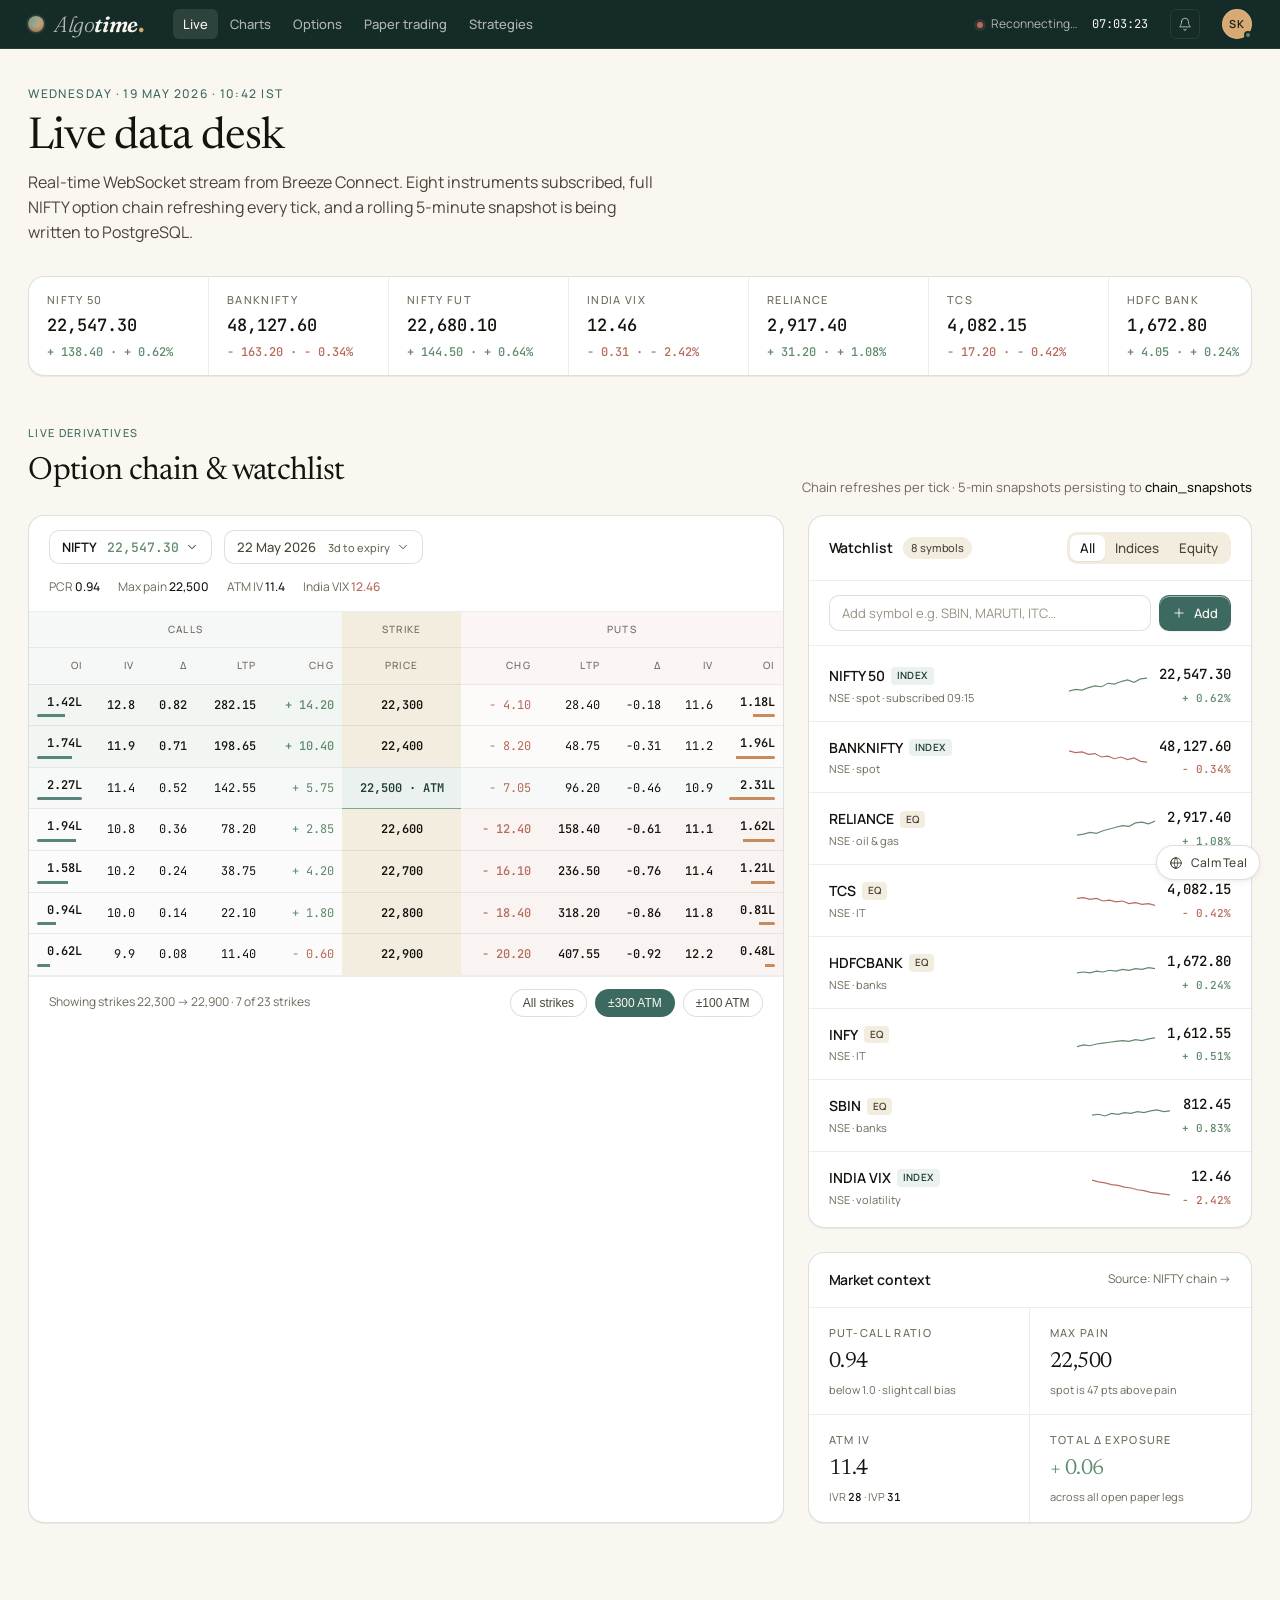
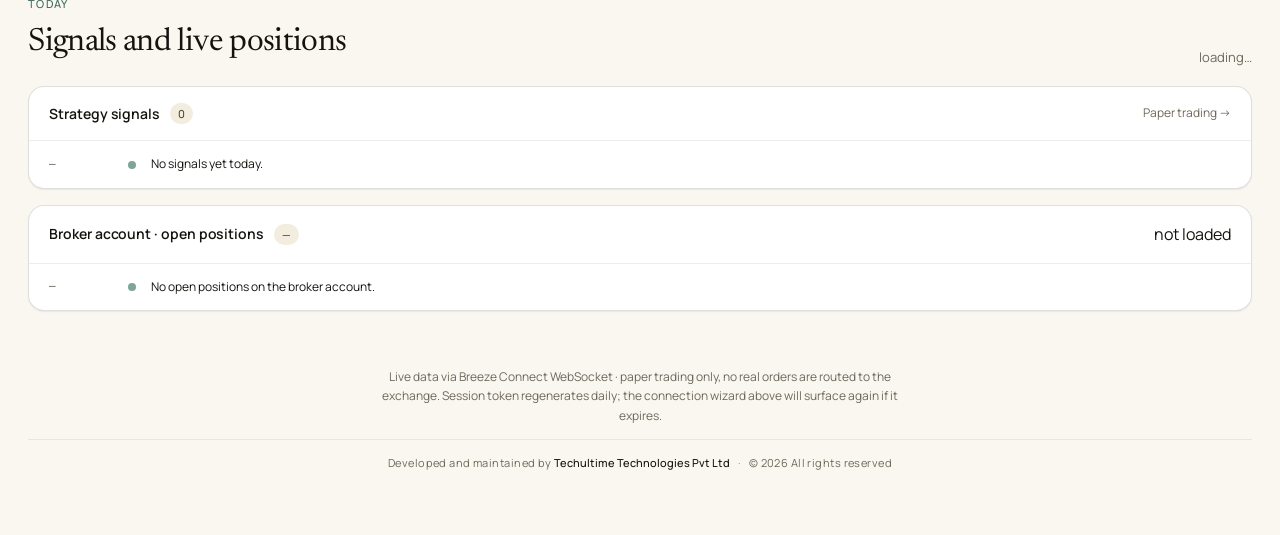
==== commit d66bb147: "Tiles: never paint an index/equity price >20% off the previous close Client-side counterpart of feed" ====
--- a/static/index.html
+++ b/static/index.html
@@ -1012,7 +1012,16 @@
   // Now: remember the latest price per symbol, paint once per animation frame.
   let _pend = new Map(), _raf = 0;
   const _paintedOk = {};
+  // Client-side plausibility guard (see feed_guard.py): an index/equity price
+  // more than 20% off the previous close is a stray option premium, not painted.
+  function plausibleLtp(sym, ltp) {
+    if (sym.indexOf('_CE_') >= 0 || sym.indexOf('_PE_') >= 0) return true;
+    const pc = prevClose[sym];
+    if (!(pc > 0) || !(ltp > 0)) return ltp > 0;
+    return Math.abs(ltp / pc - 1) <= 0.20;
+  }
   function applySingle(sym, ltp) {
+    if (!plausibleLtp(sym, ltp)) return;
     _pend.set(sym, ltp);
     if (!_raf) _raf = requestAnimationFrame(_flushPend);
   }
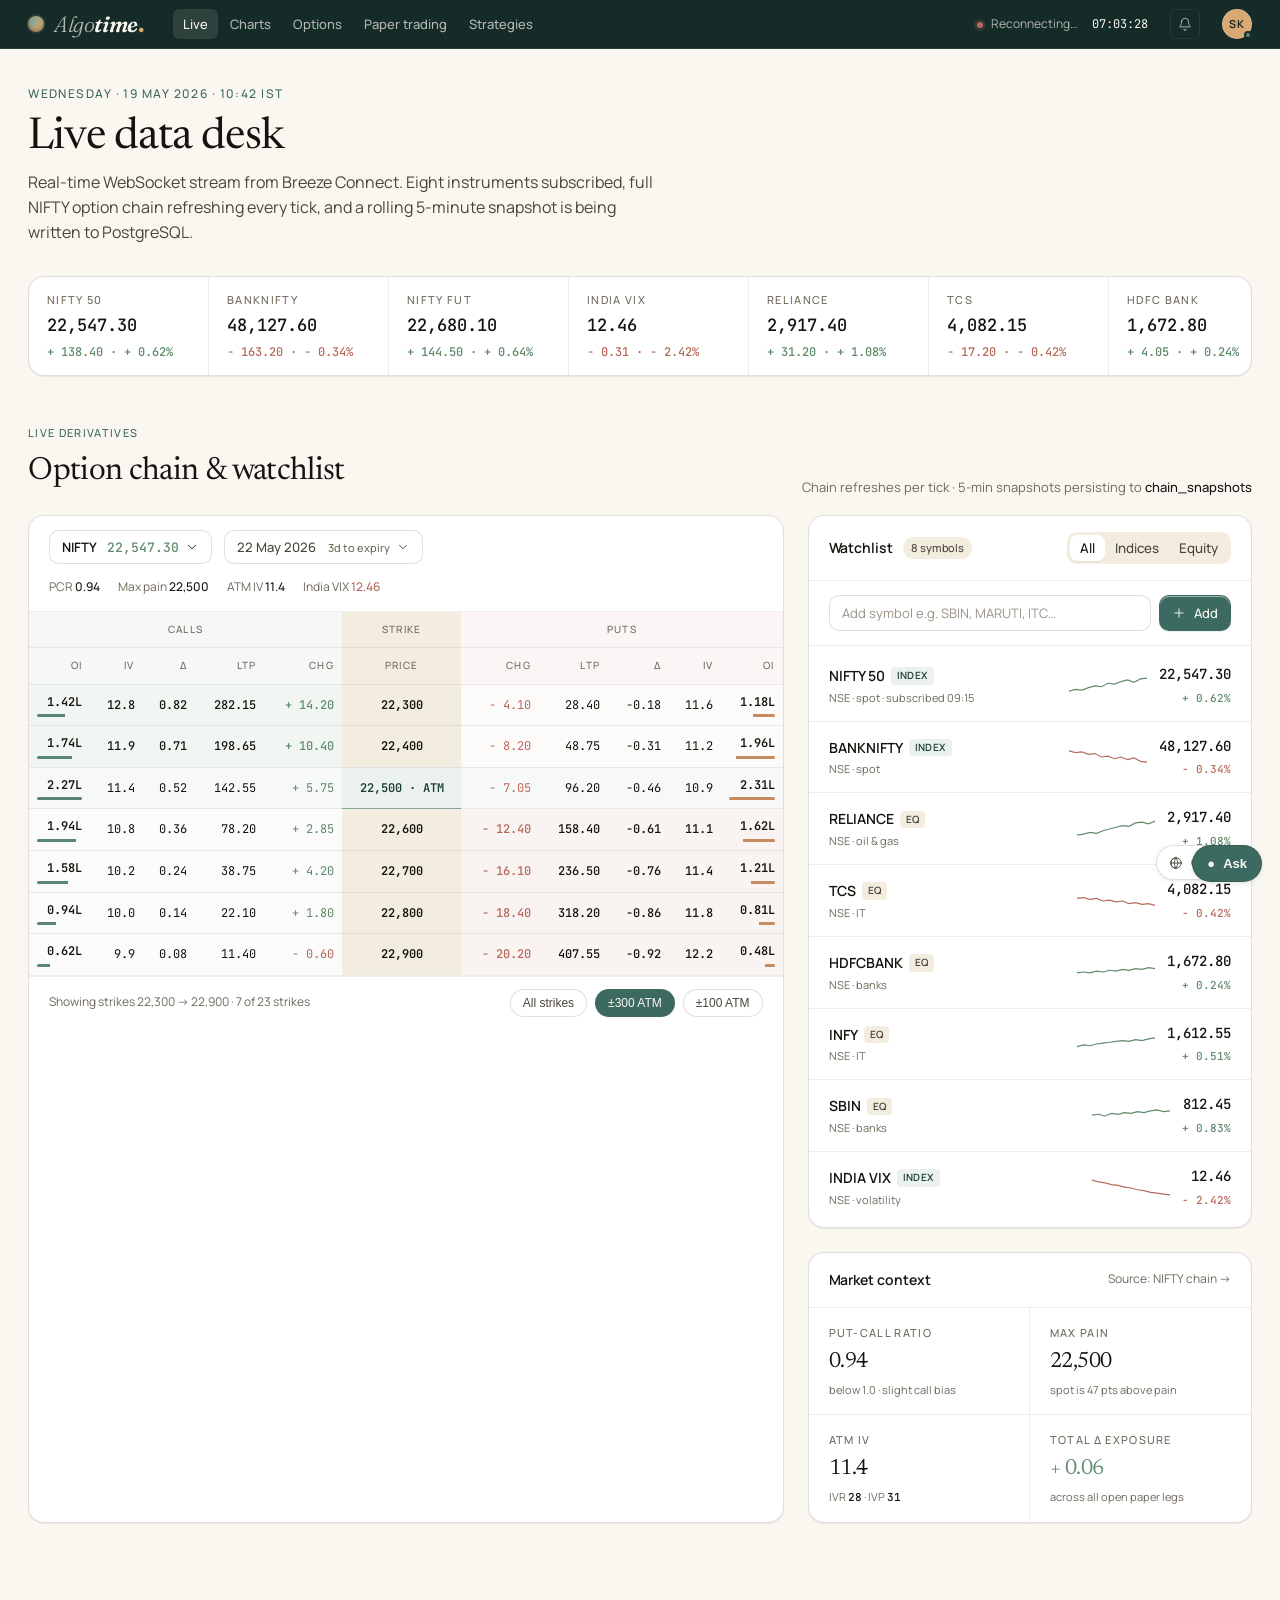
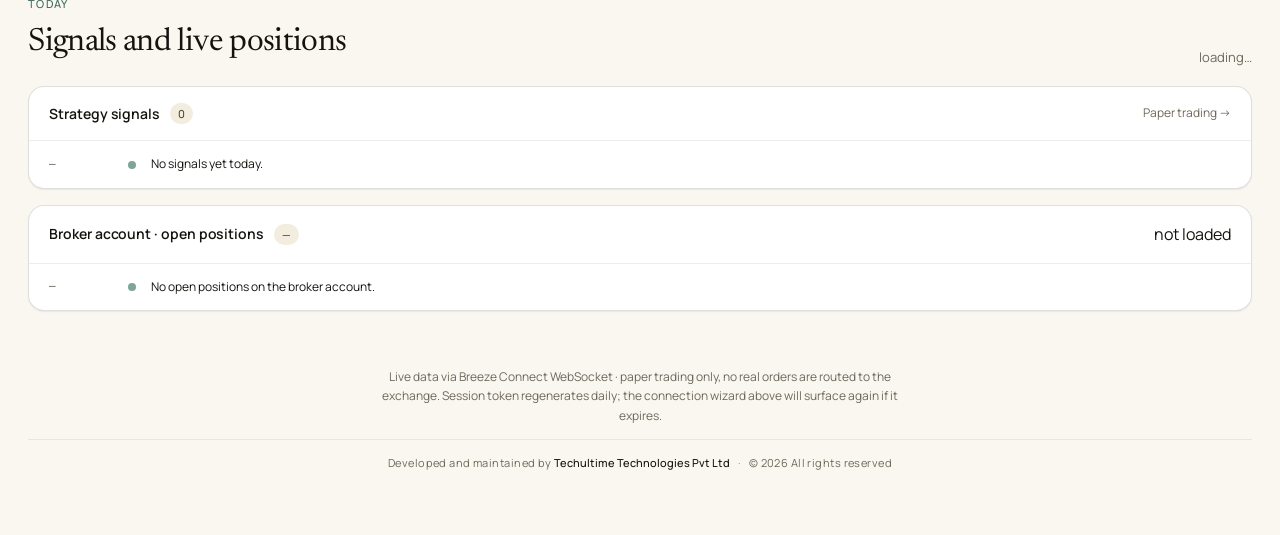
==== commit 461d3889: "Desk chatbot: ask about the current position from the paper and dashboard pages New read-only assist" ====
--- a/static/index.html
+++ b/static/index.html
@@ -1303,5 +1303,6 @@
   }).catch(function () {});
 })();
 </script>
+<script src="/static/chat-widget.js"></script>
 </body>
 </html>
